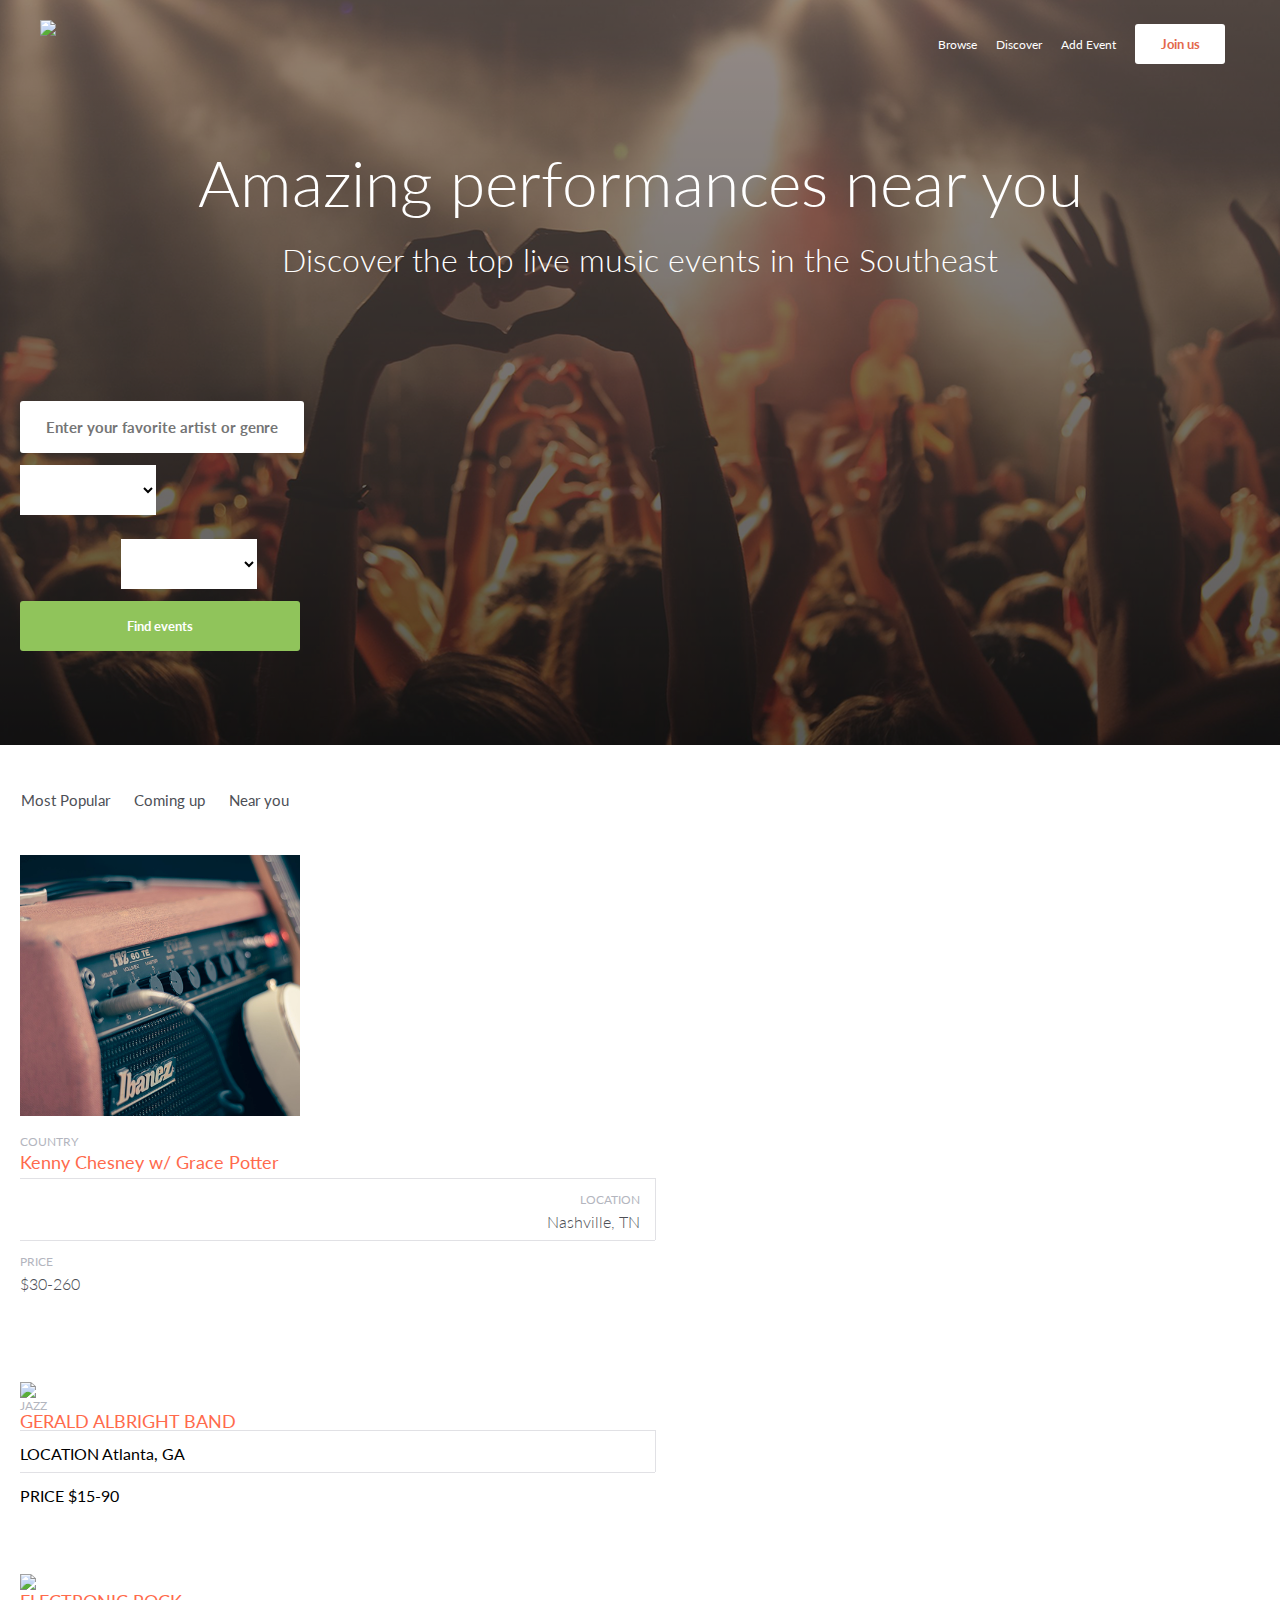
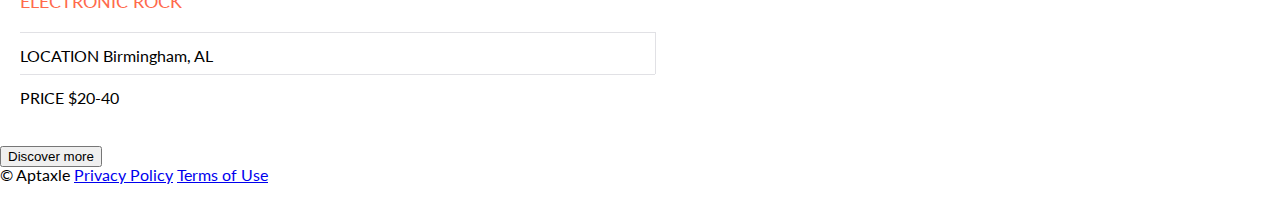
==== index.html @ 598d62c4 "html frame with some media queries" ====
<!DOCTYPE HTML>
<html>
    <head>
        <!-- Meta Data -->
        <meta name="viewport" content="width=device-width, initial-scale=1.0">

        <!-- Styling -->
        <link rel="stylesheet" type="text/css" href="css/meyerwebReset.css">
        <link rel="stylesheet" type="text/css" href="css/main.css">
        <link rel="stylesheet" type="text/css" href="css/media.css">

    </head>
    <body>
        <nav>
            <img src="img/logo.png">
            <ul>
                <a href="#" class="hidden"><li>Browse</li></a>
                <a href="#" class="hidden"><li>Discover</li></a>
                <a href="#" class=""><li>Add Event</li></a>
                <a href="#"><li class="joinUs">Join us</li></a>
            </ul>
        </nav>
        <div id=hero>
            <h1>Amazing performances near you</h1>
            <h3>Discover the top live music events in the Southeast</h3>
            <form>
                <input id="search" type="text" placeholder="Enter your favorite artist or genre">
                <select id="people">
                    <option value="" default disabled>Location</option>
                </select>
                <select id="budget">
                    <option value="" default disabled>Location</option>                        
                </select>
                <input id="findEvent" type="submit" value="Find events">
            </form>
            <div class="mask"></div>
        </div>
        <div id=content>
            <ul>
                <a href="#"><li>Most Popular</li></a>
                <a href="#"><li>Coming up</li></a>
                <a href="#"><li>Near you</li></a>
            </ul>
            <div id="events">
                <div id="event1" class="eventBox">
                    <div class="thumb"></div>
                    <div class="contentBox">
                        <h5>COUNTRY</h5>
                        <h4>Kenny Chesney w/ Grace Potter</h4>
                        <div class="local">
                            <h5>LOCATION</h5>
                            <span class="fieldData">Nashville, TN</span>
                        </div>
                        <div class="price">
                            <h5>PRICE</h5>
                            <span class="fieldData">$30-260</span>
                        </div>
                    </div>
                </div>
                <div id="event2" class="eventBox">
                    <img src="#">
                    <h5>JAZZ</h5>
                    <h4>GERALD ALBRIGHT BAND</h4>
                    <div class="local">
                        LOCATION
                        Atlanta, GA
                    </div>
                    <div class="price">
                        PRICE
                        $15-90
                    </div>
                </div>
                <div id="event3" class="eventBox">
                    <img src="#">
                    <h4>ELECTRONIC ROCK</h4>
                    <h3>The Rock Church</h3>
                    <div class="local">
                        LOCATION
                        Birmingham, AL
                    </div>
                    <div class="price">
                        PRICE
                        $20-40
                    </div>
                </div>
                <button id="discover">Discover more</button>
            </div>
        </div>
        <footer>
            <div id="footerLinks">
                &copy; Aptaxle
                <a href="#">Privacy Policy</a>
                <a href="#">Terms of Use</a>
            </div>
            <div id="social">
                <a href=""><img src=""></a>
                <a href=""><img src=""></a>
                <a href=""><img src=""></a>
            </div>
        </footer>
    </body>
</html>
---- css/meyerwebReset.css ----
/* http://meyerweb.com/eric/tools/css/reset/ 
   v2.0 | 20110126
   License: none (public domain)
*/

html, body, div, span, applet, object, iframe,
h1, h2, h3, h4, h5, h6, p, blockquote, pre,
a, abbr, acronym, address, big, cite, code,
del, dfn, em, img, ins, kbd, q, s, samp,
small, strike, strong, sub, sup, tt, var,
b, u, i, center,
dl, dt, dd, ol, ul, li,
fieldset, form, label, legend,
table, caption, tbody, tfoot, thead, tr, th, td,
article, aside, canvas, details, embed, 
figure, figcaption, footer, header, hgroup, 
menu, nav, output, ruby, section, summary,
time, mark, audio, video {
	margin: 0;
	padding: 0;
	border: 0;
	font-size: 100%;
	font: inherit;
	vertical-align: baseline;
}
/* HTML5 display-role reset for older browsers */
article, aside, details, figcaption, figure, 
footer, header, hgroup, menu, nav, section {
	display: block;
}
body {
	line-height: 1;
}
ol, ul {
	list-style: none;
}
blockquote, q {
	quotes: none;
}
blockquote:before, blockquote:after,
q:before, q:after {
	content: '';
	content: none;
}
table {
	border-collapse: collapse;
	border-spacing: 0;
}
---- css/main.css ----
@font-face{
    font-family: LatoBold;
    src: url(fonts/Lato-Bold.ttf);
}
@font-face{
    font-family: LatoRegular;
    src: url(fonts/Lato-Regular.ttf);
}
@font-face{
    font-family: LatoLight;
    src: url(fonts/Lato-Light.ttf);
}

h1{
    font-family: "LatoLight", sans-serif;
    font-size: 42px;
    color: rgba(255,255,255,1);
}
h3{
    font-family: "LatoLight", sans-serif;
    font-size: 22px;
    color: rgba(255,255,255,1);
}
h4{
    font-family: "LatoRegular";
    font-size: 18px;
    color: rgba(277,106,76,1);
}
h5{
    font-size: 12px;
    font-family: 'LatoRegular';
    color: rgba(179,181,190,1);
}
body{
    font-family: "LatoRegular", sans-serif;
    overflow-x: none;
}
.hidden{
    display: none;
}
nav{
    position: absolute;
    left: 21px;
    width: 280px;
    top: 20px;
    z-index: 10;
}
nav ul{
    float: right;
}
nav ul li{
    margin-right: 15px;
}

.joinUs{
    width: 90px;
    height: 40px;
    background-color: RGBA(255,255,255,1);
    border-radius: 3px;
    font-size: 13px;
    font-family: 'LatoBold';
    color: RGBA(227,105,76,1);
    text-align: center;
    line-height: 40px;
}



ul li{
 list-style-type: none;
 position: relative;
 display: inline-block;
 line-height: 50px;
 font-size: 12px;
 color: white;
}
#hero{
    position: relative;
    display: block;
    background-image: url('../img/hero.png');
    height: 642px;
    background-position: left -430px top -203px;
}
#hero h1{
    position: absolute;
    text-align: center;
    top: 132px;
    width: 100%;
    z-index: 2;
    line-height: 46px;
}
#hero h3{
    position: absolute;
    text-align: center;
    top: 297px;
    width: 100%;
    z-index: 2;
    line-height: 32px;
}
#hero .mask{
    display: block;
    position: absolute;
    top: 0;
    right: 0;
    bottom: 0;
    left: 0;
    opacity: 0.65;
    background: #5C4E48;
    background-image: linear-gradient(0deg, #000000 0%, rgba(0,0,0,0.00) 100%);

}
form{
    display: block;
    position: absolute;
    top: 401px;
    left: 20px;
    right: 20px;
    z-index: 2;
}

#search{
    position: relative;
    display: block;
    font-size: 15px;
    color: rgba(155,157,160,1);
    font-family: 'LatoBold';
    height: 50px;
    line-height: 50px;
    width: 280px;
    border-radius: 3px;
    z-index: 2;
    margin: 0 auto;
    border: none;
    text-align: center;
}
#people{
    float: left;
}
#budget{
    float: right;
}
#people, #budget{
    width: 136px;
    margin: 12px 0;
    height: 50px;
    display: inline-block;
    background-color: rgba(255,255,255,1);
    border: none;

}
#findEvent{
    position: relative;
    display: block;
    width: 280px;
    font-family: 'LatoBold';
    color: rgba(255,255,255,1);
    background-color: rgba(144,196,91,1);
    height: 50px;
    border-radius: 3px;
    z-index: 2;
    margin: 0 auto;
    border: none;
    text-align: center;
    
}
#content ul{
    margin-left: 21px;
    margin-top: 30px;
}
#content ul li{
    color: rgba(77,79,86,1);
    font-size: 15px;
    padding-right: 20px;
    display: inline-block;
}
.thumb{
    width: 280px;
    display: block;
    background-image: url('../img/chesney.png');
    background-position: left -63px top 0px;
    background-size: 427px 261px; 
    height: 261px;
}
.eventBox{
    padding: 30px 20px;
}
.contentBox{
    padding: 20px 0
}
.contentBox h4{
    padding: 5px 0 7px 0;
}

.local{
    border-top: 1px solid rgba(179,181,190,.4);
    border-right: 1px solid rgba(179,181,190,.4);
    width:50%;
    display: inline-block;
    padding: 15px 15px 10px 0;
}
.local h5{
    text-align: right;
    padding-bottom: 8px;
}
.fieldData{
    display: block;
    font-family: 'LatoLight';
    font-size: 16px;
    color: rgba(77,79,86,1);
}
.local .fieldData{
    text-align: right;
}
.price{
    border-top: 1px solid rgba(179,181,190,.4);
    width:50%;
    display: inline-block;
    padding: 15px 15px 10px 0;
}
.price h5{
    padding-bottom: 8px;
}
---- css/media.css ----
/* iphone 5 Media Query */
/* -- main css */

/* tablet Media Query */
@media screen and (max-width: 768px) and (min-width: 321px) {
    nav{
        left: 40px;
        right: 40px;
        max-width: 688px;
        width: 100%;
    }
    #hero h1{
        top: 160px;
    }
    #hero h3{
        top: 221px;
        font-size: 22px;
    }
    #search{
        width: 580px;
    }
    form{
        top: 300px;
    }
    #people, #budget, #findEvent{
        width: 30%;
        display: inline-block;
    }
    .hidden{
        display: inline-block;
    }
    #hero{
        height: 550px;   
        background-position: left -280px top -295px
    }

}

/* desktop Media Query */
@media screen and (max-width: 1280px) and (min-width: 769px) {
    nav{
        left: 40px;
        right: 40px;
        max-width: 1200px;
        width: 100%;
    }
    #hero h1{
        top: 160px;
        font-size: 64px;
    }
    #hero h3{
        top: 244px;
        font-size: 32px;
    }
    #hero{
        height: 745px;   
        background-position: top -100px left 0px;   
    }
    .hidden{
        display: inline-block;
    }
    form{
        width: 237px;
        margin: o auto;
        display: block;
    }
}
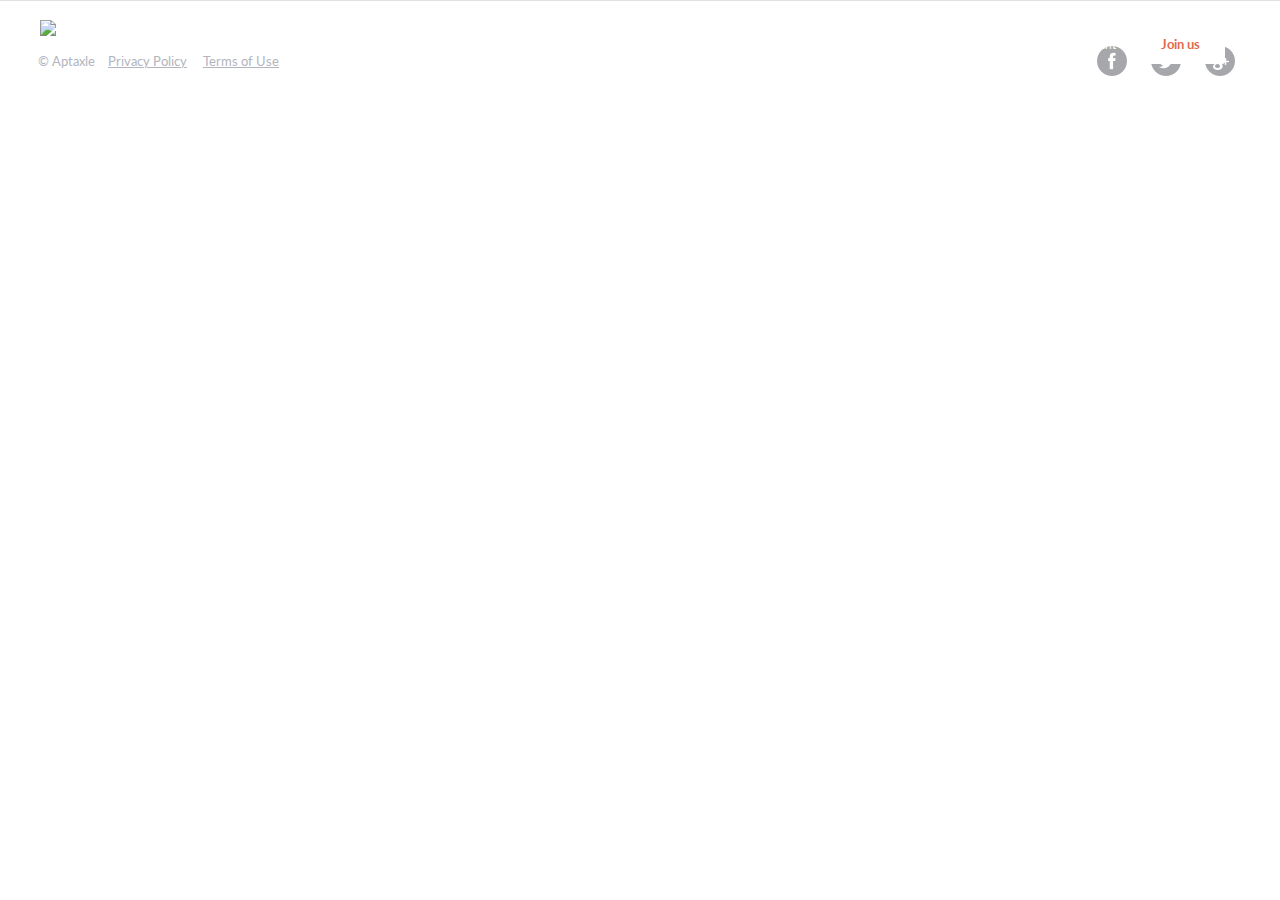
==== commit ea52385f: "finished queries" ====
--- a/index.html
+++ b/index.html
@@ -1,5 +1,5 @@
 <!DOCTYPE HTML>
-<html>
+<html ng-app="eventManager">
     <head>
         <!-- Meta Data -->
         <meta name="viewport" content="width=device-width, initial-scale=1.0">
@@ -8,6 +8,14 @@
         <link rel="stylesheet" type="text/css" href="css/meyerwebReset.css">
         <link rel="stylesheet" type="text/css" href="css/main.css">
         <link rel="stylesheet" type="text/css" href="css/media.css">
+        
+        <!-- Library Scripts -->
+        <script src="https://cdnjs.cloudflare.com/ajax/libs/angular.js/1.6.5/angular.min.js"></script>
+        <script src="https://cdnjs.cloudflare.com/ajax/libs/angular.js/1.6.5/angular-route.min.js"></script>
+        <script src="js/app.js"></script>
+        
+        <!-- Controllers -->
+        <script src="js/controllers/main.js"></script>
 
     </head>
     <body>
@@ -20,82 +28,19 @@
                 <a href="#"><li class="joinUs">Join us</li></a>
             </ul>
         </nav>
-        <div id=hero>
-            <h1>Amazing performances near you</h1>
-            <h3>Discover the top live music events in the Southeast</h3>
-            <form>
-                <input id="search" type="text" placeholder="Enter your favorite artist or genre">
-                <select id="people">
-                    <option value="" default disabled>Location</option>
-                </select>
-                <select id="budget">
-                    <option value="" default disabled>Location</option>                        
-                </select>
-                <input id="findEvent" type="submit" value="Find events">
-            </form>
-            <div class="mask"></div>
-        </div>
-        <div id=content>
-            <ul>
-                <a href="#"><li>Most Popular</li></a>
-                <a href="#"><li>Coming up</li></a>
-                <a href="#"><li>Near you</li></a>
-            </ul>
-            <div id="events">
-                <div id="event1" class="eventBox">
-                    <div class="thumb"></div>
-                    <div class="contentBox">
-                        <h5>COUNTRY</h5>
-                        <h4>Kenny Chesney w/ Grace Potter</h4>
-                        <div class="local">
-                            <h5>LOCATION</h5>
-                            <span class="fieldData">Nashville, TN</span>
-                        </div>
-                        <div class="price">
-                            <h5>PRICE</h5>
-                            <span class="fieldData">$30-260</span>
-                        </div>
-                    </div>
-                </div>
-                <div id="event2" class="eventBox">
-                    <img src="#">
-                    <h5>JAZZ</h5>
-                    <h4>GERALD ALBRIGHT BAND</h4>
-                    <div class="local">
-                        LOCATION
-                        Atlanta, GA
-                    </div>
-                    <div class="price">
-                        PRICE
-                        $15-90
-                    </div>
-                </div>
-                <div id="event3" class="eventBox">
-                    <img src="#">
-                    <h4>ELECTRONIC ROCK</h4>
-                    <h3>The Rock Church</h3>
-                    <div class="local">
-                        LOCATION
-                        Birmingham, AL
-                    </div>
-                    <div class="price">
-                        PRICE
-                        $20-40
-                    </div>
-                </div>
-                <button id="discover">Discover more</button>
+        <ng-view></ng-view>
+        <footer>
+            <div id="social">
+                <a href="#"><img src="img/Facebook.png"></a>
+                <a href="#"><img src="img/Twitter.png"></a>
+                <a href="#"><img src="img/Google Plus.png"></a>
             </div>
-        </div>
-        <footer>
             <div id="footerLinks">
-                &copy; Aptaxle
-                <a href="#">Privacy Policy</a>
-                <a href="#">Terms of Use</a>
-            </div>
-            <div id="social">
-                <a href=""><img src=""></a>
-                <a href=""><img src=""></a>
-                <a href=""><img src=""></a>
+                <ul>
+                    <li>&copy; Aptaxle</li>
+                    <li><a href="#">Privacy Policy</a></li>
+                    <li><a href="#">Terms of Use</a></li>                                        
+                </ul>
             </div>
         </footer>
     </body>
--- a/css/main.css
+++ b/css/main.css
@@ -113,8 +113,10 @@
     display: block;
     position: absolute;
     top: 401px;
-    left: 20px;
-    right: 20px;
+    left: 0;
+    right: 0;
+    width: 280px;
+    margin: auto;
     z-index: 2;
 }
 
@@ -123,18 +125,29 @@
     display: block;
     font-size: 15px;
     color: rgba(155,157,160,1);
-    font-family: 'LatoBold';
+    font-family: 'LatoRegular';
     height: 50px;
     line-height: 50px;
-    width: 280px;
+    width: 100%;
     border-radius: 3px;
     z-index: 2;
     margin: 0 auto;
     border: none;
-    text-align: center;
+    padding-left: 20px;
 }
 #people{
     float: left;
+}
+.customDrop{
+    background-image: url('../img/Arrow.png');
+    background-position: right 20px center;
+    background-size:
+        12.05px 6.08px;
+    background-repeat: no-repeat;
+    padding-left: 20px;
+    font-size: 15px;
+    color: rgba(155,157,160,1);
+    font-family: 'LatoRegular';
 }
 #budget{
     float: right;
@@ -174,16 +187,12 @@
     display: inline-block;
 }
 .thumb{
-    width: 280px;
-    display: block;
-    background-image: url('../img/chesney.png');
-    background-position: left -63px top 0px;
-    background-size: 427px 261px; 
+    display: block;
+    /* background-position: left -63px top 0px;
+    background-size: 427px 261px;  */
     height: 261px;
 }
-.eventBox{
-    padding: 30px 20px;
-}
+
 .contentBox{
     padding: 20px 0
 }
@@ -191,32 +200,75 @@
     padding: 5px 0 7px 0;
 }
 
-.local{
+table{
+    width: 100%;
+}
+table tr:first-child td{
     border-top: 1px solid rgba(179,181,190,.4);
+    padding: 15px 15px 0px 15px;
+    font-size: 12px;
+    color: rgba(179,181,190,1);
+}
+table td{
+    width: 50%;
+}
+
+table tr td:first-child{
     border-right: 1px solid rgba(179,181,190,.4);
-    width:50%;
-    display: inline-block;
-    padding: 15px 15px 10px 0;
-}
-.local h5{
-    text-align: right;
-    padding-bottom: 8px;
-}
-.fieldData{
-    display: block;
+}
+table tr:last-child td{
+    padding: 6px 15px 10px 15px;
     font-family: 'LatoLight';
     font-size: 16px;
     color: rgba(77,79,86,1);
 }
-.local .fieldData{
+
+.text-right{
     text-align: right;
 }
-.price{
-    border-top: 1px solid rgba(179,181,190,.4);
-    width:50%;
-    display: inline-block;
-    padding: 15px 15px 10px 0;
-}
-.price h5{
-    padding-bottom: 8px;
-}
+#discover{
+    position: relative;
+    display: block;
+    margin: 0 auto 50px auto;
+    width: 188px;
+    height: 50px;
+    font-size: 15px;
+    font-family: 'LatoBold';
+    background-color: rgba(255,255,255,1);
+    border: 1px solid #B3B5BE;
+    border-radius: 3px;
+    color: rgba(144,196,91,1);
+}
+footer{
+    border-top: 1px solid rgba(179,181,190,0.40);
+    padding: 35px;
+}
+#footerLinks{
+    text-align: center;
+}
+footer li, footer li a{
+    color: rgba(179,181,190,1);
+    font-size: 13px;
+    padding: 0 3px;
+}
+#social {
+    position: relative;
+    display: block;
+    margin: 0 auto;
+    text-align: center;
+}
+#social img{
+    margin: 10px 10px;
+}
+#events{
+    position: relative;
+    display: block;
+    width: 100%;
+    padding: 30px 20px;
+}
+html {
+    box-sizing: border-box;
+  }
+  *, *:before, *:after {
+    box-sizing: inherit;
+  }--- a/css/media.css
+++ b/css/media.css
@@ -16,14 +16,13 @@
         top: 221px;
         font-size: 22px;
     }
-    #search{
+    form{
+        top: 300px;
         width: 580px;
     }
-    form{
-        top: 300px;
-    }
     #people, #budget, #findEvent{
-        width: 30%;
+        width: 32%;
+        float: none;
         display: inline-block;
     }
     .hidden{
@@ -33,11 +32,49 @@
         height: 550px;   
         background-position: left -280px top -295px
     }
+    #social{
+        display: inline-block;
+        float: right;
+    }
+    #footerLinks{
+        display: inline-block;
+        text-align: left;
+    }
+    .eventBox:not(:first-child){
+        display: inline-block;
+        width: 50%;
+    }
+    .eventBox:first-child .thumb{
+        width: 688px;
+        height: 320px;
+    }
+    .eventBox:not(:first-child){
+        width:325px;
+    }
+    .eventBox:not(:first-child):nth-child(even){
+        float: left;
+    }
+    .eventBox:not(:first-child):nth-child(even){
+        float: right;
+    }
+    #budget{
+        margin-right: 1.25%;
+        margin-left: 1.25%;
+    }
+    h4{
+        font-size: 20px;
+    }
 
+    #events{
+        padding: 30px 40px;
+    }
+    #content ul{
+        margin-left: 40px;
+    }
 }
 
 /* desktop Media Query */
-@media screen and (max-width: 1280px) and (min-width: 769px) {
+@media screen and (min-width: 769px) {
     nav{
         left: 40px;
         right: 40px;
@@ -60,9 +97,52 @@
         display: inline-block;
     }
     form{
-        width: 237px;
-        margin: o auto;
-        display: block;
+        width: 580px;
     }
+    form{
+        top: 345px;
+        width: 580px;
+    }
+    #people, #budget, #findEvent{
+        width: 32%;
+        float: none;
+        display: inline-block;
+    }
+    #social{
+        display: inline-block;
+        float: right;
+    }
+    #footerLinks{
+        display: inline-block;
+        text-align: left;
+    }
+
+    .eventBox{
+        display: inline-block;
+        width:32%;
+    }
+    .eventBox:nth-child(3n + 2){
+        margin: 2%;
+    }
+    #budget{
+        margin-right: 1.25%;
+        margin-left: 1.25%;
+    }
+    h4{
+        font-size: 20px;
+    }
+    #events{
+        padding: 30px 84px;
+    }
+    #content ul{
+        margin-left: 84px;
+    }
+    .contentBox h4{
+        padding: 5px 0 17px 0;
+    }
+    table tr:last-child td{
+        font-size: 18px;
+    }
+
 }
 
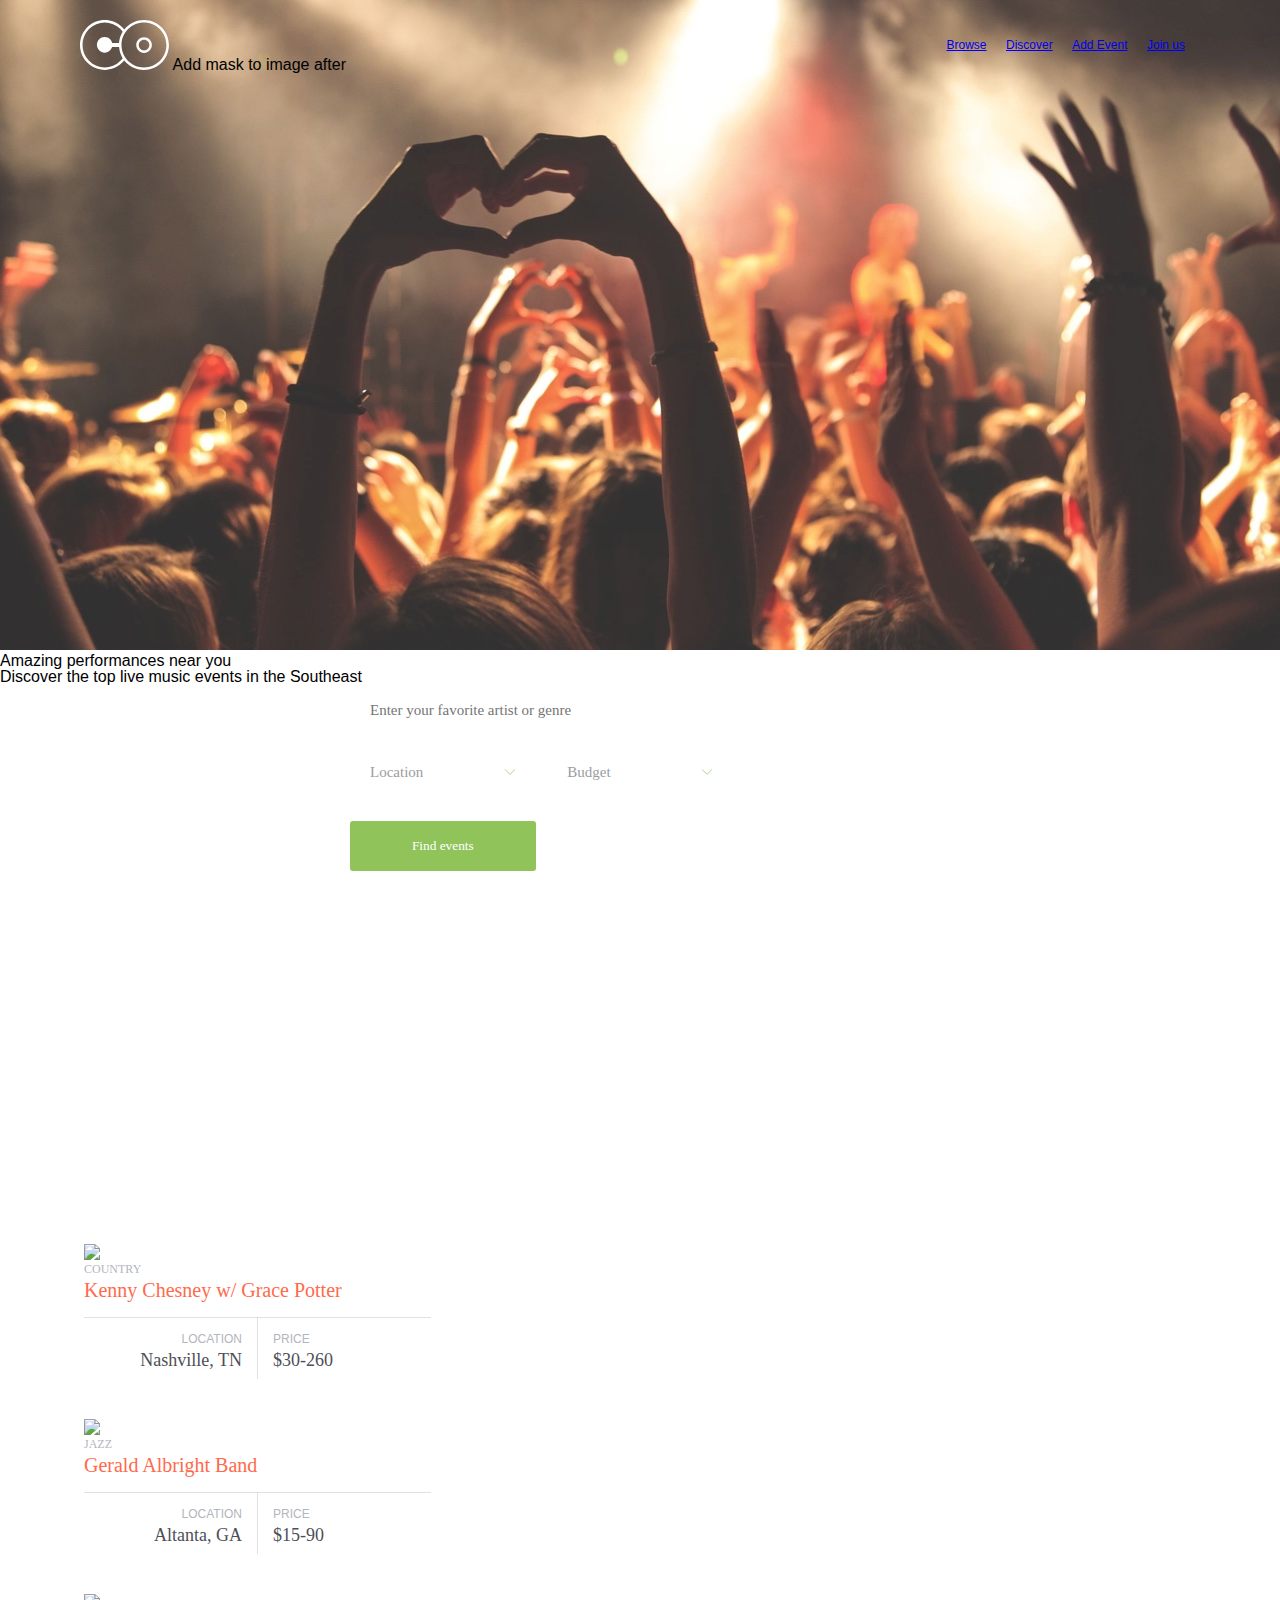
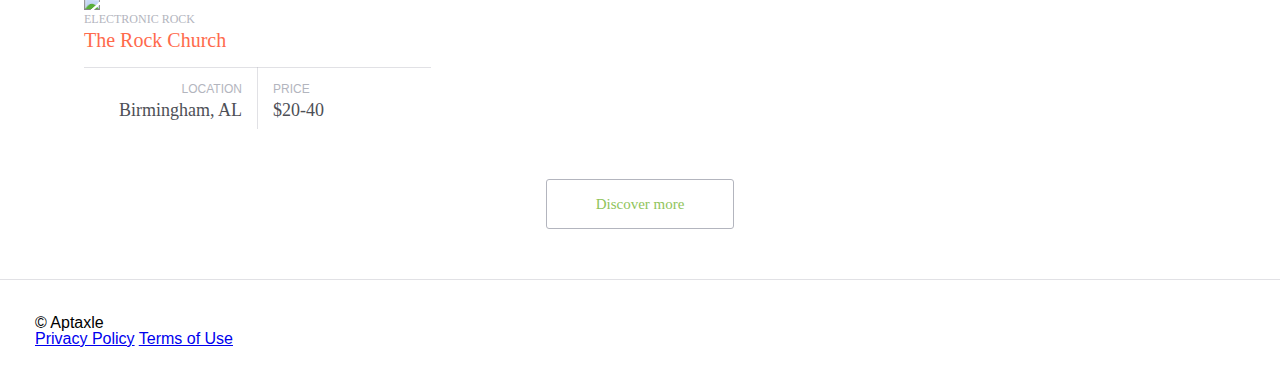
==== commit 462a3674: "Fixed fonts and added meta data" ====
--- a/index.html
+++ b/index.html
@@ -1,45 +1,208 @@
 <!DOCTYPE HTML>
-<html ng-app="eventManager">
+<html>
     <head>
         <!-- Meta Data -->
+        <meta charset="UTF-8">
         <meta name="viewport" content="width=device-width, initial-scale=1.0">
-
+        <meta name="description" content="Discover the top live music events in the Southeast">
+        <meta name="author" content="Brandon Smith">
+        <!-- Facebook and Google+ Meta Tags -->
+        <meta property="og:title" content="Aptaxle Events">
+        <meta property="og:image" content="/img/hero.jpg">
+        <meta property="og:description" content="Discover the top live music events in the Southeast">
+        <!-- Twitter Meta Tags -->
+        <meta name="twitter:title" content="Aptaxle Events">
+        <meta name="twitter:description" content="Discover the top live music events in the Southeast">
+        <meta name="twitter:image" content="/img/hero.jpg">
+        <!-- Page Title -->
+        <title>Aptaxle Events</title>
+        
         <!-- Styling -->
-        <link rel="stylesheet" type="text/css" href="css/meyerwebReset.css">
-        <link rel="stylesheet" type="text/css" href="css/main.css">
-        <link rel="stylesheet" type="text/css" href="css/media.css">
-        
-        <!-- Library Scripts -->
-        <script src="https://cdnjs.cloudflare.com/ajax/libs/angular.js/1.6.5/angular.min.js"></script>
-        <script src="https://cdnjs.cloudflare.com/ajax/libs/angular.js/1.6.5/angular-route.min.js"></script>
-        <script src="js/app.js"></script>
-        
-        <!-- Controllers -->
-        <script src="js/controllers/main.js"></script>
-
+        <linke rel="stylesheet" href="https://maxcdn.bootstrapcdn.com/font-awesome/4.7.0/css/font-awesome.min.css">
+        <link rel="stylesheet" href="/css/main.css">
     </head>
-    <body>
-        <nav>
-            <img src="img/logo.png">
+    <body role="document">
+        <nav role="navigation">
+            <img src="/img/logo.svg" alt="Aptaxle Logo">                         Add mask to image after
             <ul>
-                <a href="#" class="hidden"><li>Browse</li></a>
-                <a href="#" class="hidden"><li>Discover</li></a>
-                <a href="#" class=""><li>Add Event</li></a>
-                <a href="#"><li class="joinUs">Join us</li></a>
+                <li><a href="#">Browse</a></li>
+                <li><a href="#">Discover</a></li>
+                <li><a href="#">Add Event</a></li>
+                <li class="btn"><a href="#">Join us</a></li>
             </ul>
         </nav>
-        <ng-view></ng-view>
-        <footer>
+        
+        <section class="mod-hero" role="main">
+            <img src="/img/hero.jpg" scrset="" size="" alt="Concert Crowd">
+            <div class="hero-container">
+                <p class="hero-headline">Amazing performances near you</p>
+                <p class="hero-subtext">Discover the top live music events in the Southeast</p>
+                <form>
+                    <input id="search" type="text" placeholder="Enter your favorite artist or genre">
+                    <select id="people" class="customDrop">
+                        <option value="" default>Location</option>
+                    </select>
+                    <select id="budget" class="customDrop">
+                        <option value="" default>Budget</option>                        
+                    </select>
+                    <input id="findEvent" type="submit" value="Find events">
+                </form>
+            </div>
+        </section>
+
+        <section>
+            <ul>
+                <li>Most Popular</li>
+                <li>Coming up</li>
+                <li>Near you</li>
+            </ul>
+            <div id="events">
+                <div id="event{{event.id}}" class="eventBox" ng-repeat="event in events">
+                    <div class="aspect">
+                        <div class="thumb" ng-style="event.currentMedia"></div>
+                    </div>
+                    <div class="contentBox">
+                            <!-- mobile:{
+                                width: 427,
+                                height: 261,
+                                top: 0,
+                                left: -84,
+                            },
+                            tablet:{
+                                width: 713,
+                                height: 436,
+                                top: -11,
+                                left: -18,
+                            },
+                            tabDesk:{
+                                width: 713,
+                                height: 436,
+                                top: -11,
+                                left: -18,
+                            },
+                            desktop:{
+                                width: 427,
+                                height: 261,
+                                top: 0,
+                                left: -84,
+                            } -->
+                        
+                        
+                        
+                        <img src="/img/chesney.png" srcset="" size="">
+                        <h5>COUNTRY</h5>
+                        <h4>Kenny Chesney w/ Grace Potter</h4>
+                        
+                        <!-- Change to detail list -->
+                        <table>
+                            <tr>
+                                <td class="text-right">LOCATION</td>
+                                <td>PRICE</td>
+                            </tr>
+                            <tr>
+                                <td class="text-right">Nashville, TN</td>
+                                <td>$30-260</td>
+                            </tr>
+                        </table>
+                    </div>
+
+                    <div class="contentBox">
+                            <!-- media: {
+                                mobile:{
+                                    width: 430,
+                                    height: 263,
+                                    top: 0,
+                                    left: 0,
+                                },
+                                tablet:{
+                                    width: 430,
+                                    height: 263,
+                                    top: 0,
+                                    left: 0,
+                                },
+                                tabDesk:{
+                                    width: 713,
+                                    height: 436,
+                                    top: -11,
+                                    left: -18,
+                                },
+                                desktop:{
+                                    width: 430,
+                                    height: 263,
+                                    top: 0,
+                                    left: 0,
+                                } -->
+                        <img src="/img/chesney.png" srcset="" size="">                            
+                        <h5>JAZZ</h5>
+                        <h4>Gerald Albright Band</h4>
+                        <table>
+                            <tr>
+                                <td class="text-right">LOCATION</td>
+                                <td>PRICE</td>
+                            </tr>
+                            <tr>
+                                <td class="text-right">Altanta, GA</td>
+                                <td>$15-90</td>
+                            </tr>
+                        </table>
+                    </div>
+                    <div class="contentBox">
+                            <!-- media: {
+                                mobile:{
+                                    width: 408,
+                                    height: 281,
+                                    top: -21,
+                                    left: -60,
+                                },
+                                tablet:{
+                                    width: 408,
+                                    height: 281,
+                                    top: -19,
+                                    left: -60,
+                                },
+                                tabDesk:{
+                                    width: 760,
+                                    height: 345,
+                                    top: -25,
+                                    left: -11,
+                                },
+                                desktop:{
+                                    width: 408,
+                                    height: 281,
+                                    top: -19,
+                                    left: -60,
+                                }
+                            }
+                        }, -->
+                
+            <img src="/img/keyboard.png" srcset="" size="">                            
+                        <h5>ELECTRONIC ROCK</h5>
+                        <h4>The Rock Church</h4>
+                        <table>
+                            <tr>
+                                <td class="text-right">LOCATION</td>
+                                <td>PRICE</td>
+                            </tr>
+                            <tr>
+                                <td class="text-right">Birmingham, AL</td>
+                                <td>$20-40</td>
+                            </tr>
+                        </table>
+                    </div>
+                </div>
+            </div>
+            <button id="discover">Discover more</button>
+        </div>
+        <footer role="contentinfo">
             <div id="social">
-                <a href="#"><img src="img/Facebook.png"></a>
-                <a href="#"><img src="img/Twitter.png"></a>
-                <a href="#"><img src="img/Google Plus.png"></a>
+                <a href="#"><i class="bt-social fa fa-facebook" aria-hidden="true"></i></a>
+                <a href="#"><i class="bt-social fa fa-twitter" aria-hidden="true"></i></a>
+                <a href="#"><i class="bt-social fa fa-google-plus" aria-hidden="true"></i></a>
             </div>
             <div id="footerLinks">
-                <ul>
-                    <li>&copy; Aptaxle</li>
-                    <li><a href="#">Privacy Policy</a></li>
-                    <li><a href="#">Terms of Use</a></li>                                        
+                <p>&copy; Aptaxle</p>
+                    <a href="#">Privacy Policy</a>
+                    <a href="#">Terms of Use</a>                                        
                 </ul>
             </div>
         </footer>
--- a/css/main.css
+++ b/css/main.css
@@ -1,14 +1,87 @@
+/* Styleing Table of Contents*/
+
+
+
+
+/* CSS Reset */
+/* http://meyerweb.com/eric/tools/css/reset/ 
+   v2.0 | 20110126
+   License: none (public domain)
+*/
+
+html, body, div, span, applet, object, iframe,
+h1, h2, h3, h4, h5, h6, p, blockquote, pre,
+a, abbr, acronym, address, big, cite, code,
+del, dfn, em, img, ins, kbd, q, s, samp,
+small, strike, strong, sub, sup, tt, var,
+b, u, i, center,
+dl, dt, dd, ol, ul, li,
+fieldset, form, label, legend,
+table, caption, tbody, tfoot, thead, tr, th, td,
+article, aside, canvas, details, embed, 
+figure, figcaption, footer, header, hgroup, 
+menu, nav, output, ruby, section, summary,
+time, mark, audio, video {
+	margin: 0;
+	padding: 0;
+	border: 0;
+	font-size: 100%;
+	font: inherit;
+	vertical-align: baseline;
+}
+/* HTML5 display-role reset for older browsers */
+article, aside, details, figcaption, figure, 
+footer, header, hgroup, menu, nav, section {
+	display: block;
+}
+body {
+	line-height: 1;
+}
+ol, ul {
+	list-style: none;
+}
+blockquote, q {
+	quotes: none;
+}
+blockquote:before, blockquote:after,
+q:before, q:after {
+	content: '';
+	content: none;
+}
+table {
+	border-collapse: collapse;
+	border-spacing: 0;
+}
+
+
+/* Begining of Custom CSS */
+@font-face {
+    font-family: 'Lato';
+    font-weight: 300;
+    src: 
+        url('/fonts/Lato-Light.woff2') format('woff2'), 
+        url('/fonts/Lato-Light.woff') format('woff'),
+        url('/fonts/Lato-Light.ttf') format('truetype'),
+        url('/fonts/Lato-Light.eot') format('embedded-opentype');
+}
+
 @font-face{
-    font-family: LatoBold;
-    src: url(fonts/Lato-Bold.ttf);
+    font-family: 'Lato';
+    font-weight: 400;
+    src: 
+        url('/fonts/Lato-Regular.woff2') format('woff2'), 
+        url('/fonts/Lato-Regular.woff') format('woff'),
+        url('/fonts/Lato-Regular.ttf') format('truetype'),
+        url('/fonts/Lato-Regular.eot') format('embedded-opentype');
 }
 @font-face{
-    font-family: LatoRegular;
-    src: url(fonts/Lato-Regular.ttf);
-}
-@font-face{
-    font-family: LatoLight;
-    src: url(fonts/Lato-Light.ttf);
+    font-family: 'Lato';
+    font-weight: 700;
+    src: 
+        url('/fonts/Lato-Bold.woff2') format('woff2'), 
+        url('/fonts/Lato-Bold.woff') format('woff'),
+        url('/fonts/Lato-Bold.ttf') format('truetype'),
+        url('/fonts/Lato-Bold.eot') format('embedded-opentype');
 }
 
 h1{
@@ -34,14 +107,17 @@
 body{
     font-family: "LatoRegular", sans-serif;
     overflow-x: none;
+    max-width: 1280px;
+    margin: 0 auto;
 }
 .hidden{
     display: none;
 }
 nav{
     position: absolute;
-    left: 21px;
-    width: 280px;
+    left: 0;
+    right: 0;
+    padding: 0 20px;
     top: 20px;
     z-index: 10;
 }
@@ -64,8 +140,6 @@
     line-height: 40px;
 }
 
-
-
 ul li{
  list-style-type: none;
  position: relative;
@@ -81,19 +155,23 @@
     height: 642px;
     background-position: left -430px top -203px;
 }
-#hero h1{
-    position: absolute;
+#heroText{
+    position: relative;
+    top: 132px;    
+}
+#heroText h1{
+    position: relative;
     text-align: center;
-    top: 132px;
     width: 100%;
     z-index: 2;
+    padding: 0 20px;
     line-height: 46px;
 }
-#hero h3{
-    position: absolute;
+#heroText h3{
+    position: relative;
     text-align: center;
-    top: 297px;
     width: 100%;
+    padding: 25px 20px;
     z-index: 2;
     line-height: 32px;
 }
@@ -111,11 +189,13 @@
 }
 form{
     display: block;
-    position: absolute;
-    top: 401px;
-    left: 0;
-    right: 0;
-    width: 280px;
+    position: relative;
+    /* top: 401px; */
+    /* left: 0;
+    right: 0; */
+    margin-top: 50px;
+    max-width: 280px;
+    width: 100%;
     margin: auto;
     z-index: 2;
 }
@@ -139,7 +219,7 @@
     float: left;
 }
 .customDrop{
-    background-image: url('../img/Arrow.png');
+    background-image: url('../img/arrow.svg');
     background-position: right 20px center;
     background-size:
         12.05px 6.08px;
@@ -149,6 +229,14 @@
     color: rgba(155,157,160,1);
     font-family: 'LatoRegular';
 }
+select {
+    -moz-appearance: none;
+    -webkit-appearance:none;
+}
+select::-ms-expand {
+    display: none;
+}
+
 #budget{
     float: right;
 }
@@ -171,7 +259,7 @@
     height: 50px;
     border-radius: 3px;
     z-index: 2;
-    margin: 0 auto;
+    margin: 12px auto;
     border: none;
     text-align: center;
     
@@ -185,11 +273,10 @@
     font-size: 15px;
     padding-right: 20px;
     display: inline-block;
+    cursor: pointer;
 }
 .thumb{
     display: block;
-    /* background-position: left -63px top 0px;
-    background-size: 427px 261px;  */
     height: 261px;
 }
 
@@ -271,4 +358,266 @@
   }
   *, *:before, *:after {
     box-sizing: inherit;
-  }+  }
+.eventBox{
+    vertical-align: top;
+    max-width: 347px;
+    width: 100%;
+    margin: 0 auto;
+}
+ .active:after {
+    background: none repeat scroll 0 0 rgba(144,196,91,1);
+    bottom: 10px;
+    content: "";
+    display: block;
+    height: 3px;
+    position: relative;
+    width: 35px;
+}
+
+/* iphone 5 Media Query */
+/* -- main css */
+
+/* Intermediate Media Query */
+
+/* tablet Media Query */
+
+@media screen and (max-width: 768px) and (min-width: 501px) {
+    nav{
+        padding: 0 40px;
+        width: 100%;
+    }
+    #heroText{
+        top: 160px;
+    }
+    #heroText h1{
+        padding: 0 40px;
+    }
+    #hero h3{
+        font-size: 22px;
+        padding: 15px 40px 50px;
+    }
+    form{
+        max-width: 580px;
+        width: 90%;
+    }
+    #people, #budget, #findEvent{
+        width: 32%;
+        float: none;
+        display: inline-block;
+    }
+    .hidden{
+        display: inline-block;
+    }
+    #hero{
+        height: 550px;   
+        background-position: left -280px top -295px
+    }
+    #social{
+        display: inline-block;
+        float: right;
+    }
+    #footerLinks{
+        display: inline-block;
+        text-align: left;
+    }
+    .eventBox{
+        margin: none;
+        max-width: none;
+    }
+    .eventBox:not(:first-child){
+        display: inline-block;
+        max-width:325px;
+        width: 48%;
+    }
+
+    .eventBox:first-child .thumb{
+        max-width: 688px;
+        width: 100%;
+        height: 320px;
+    }
+    .thumb{
+        height: auto;
+    }
+    .eventBox:not(:first-child):nth-child(even){
+        float: left;
+    }
+    .eventBox:not(:first-child):nth-child(even){
+        float: right;
+    }
+    .eventBox:not(:first-child) .aspect{
+        position: relative;
+        padding-bottom: 82%;
+    }
+    .eventBox:not(:first-child) .thumb{
+        position: absolute;
+        top: 0;
+        right: 0;
+        bottom: 0;
+        left: 0;
+        height: none;
+    }
+
+    #budget{
+        margin-right: 1%;
+        margin-left: 1%;
+    }
+    h4{
+        font-size: 20px;
+    }
+
+    #events{
+        padding: 30px 40px;
+    }
+    #content ul{
+        margin-left: 40px;
+    }
+
+}
+
+
+@media screen and (max-width: 1130px) and (min-width: 769px) {
+    nav{
+        padding: 0 40px;
+        width: 100%;
+    }
+    #heroText{
+        top: 160px;
+    }
+    #heroText h1{
+        padding: 0 40px;
+    }
+    #hero h3{
+        font-size: 22px;
+        padding: 15px 40px 50px;
+    }
+    form{
+        max-width: 580px;
+        width: 90%;
+    }
+    #people, #budget, #findEvent{
+        width: 32%;
+        float: none;
+        display: inline-block;
+    }
+    .hidden{
+        display: inline-block;
+    }
+    #hero{
+        height: 550px;   
+        background-position: left -280px top -295px
+    }
+    #social{
+        display: inline-block;
+        float: right;
+    }
+    #footerLinks{
+        display: inline-block;
+        text-align: left;
+    }
+    .eventBox{
+        margin: none;
+        max-width: none;
+        display: block;
+        max-width:688px;
+        margin: 0 auto;
+    }
+
+    .eventBox .thumb{
+        max-width: 688px;
+        width: 100%;
+        height: 320px;
+    }
+    #budget{
+        margin-right: 1%;
+        margin-left: 1%;
+    }
+    h4{
+        font-size: 20px;
+    }
+
+    #events{
+        padding: 30px 40px;
+    }
+    #content ul{
+        margin-left: 40px;
+    }
+
+}
+
+
+/* desktop Media Query */
+@media screen and (min-width: 1131px) {
+    nav{
+        padding: 0 40px;
+        max-width: 1200px;
+        width: 100%;
+        margin: 0 auto;
+    }
+    #heroText{
+        top: 205px;
+    }
+    #heroText h1{
+        font-size: 64px;
+        padding: 0 40px;
+    }
+    #heroText h3{
+        font-size: 32px;
+        padding: 25px 40px 65px;
+    }
+    #hero{
+        height: 660px;   
+        background-position: top -185px left 0px;   
+    }
+    .hidden{
+        display: inline-block;
+    }
+    form{
+        max-width: 580px;
+        width: 100%;
+    }
+    #people, #budget, #findEvent{
+        width: 32%;
+        float: none;
+        display: inline-block;
+    }
+    #social{
+        display: inline-block;
+        float: right;
+    }
+    #footerLinks{
+        display: inline-block;
+        text-align: left;
+    }
+
+    .eventBox{
+        display: inline-block;
+        width:32%;
+    }
+    .eventBox:nth-child(3n + 2){
+        margin: 0 2%;
+    }
+    #budget{
+        margin-right: 1.25%;
+        margin-left: 1.25%;
+    }
+    h4{
+        font-size: 20px;
+    }
+    #events{
+        padding: 30px 84px;
+    }
+    #content ul{
+        margin-left: 84px;
+    }
+    .contentBox h4{
+        padding: 5px 0 17px 0;
+    }
+    table tr:last-child td{
+        font-size: 18px;
+    }    
+    .thumb{
+        max-width: 343px;
+    }
+}
+
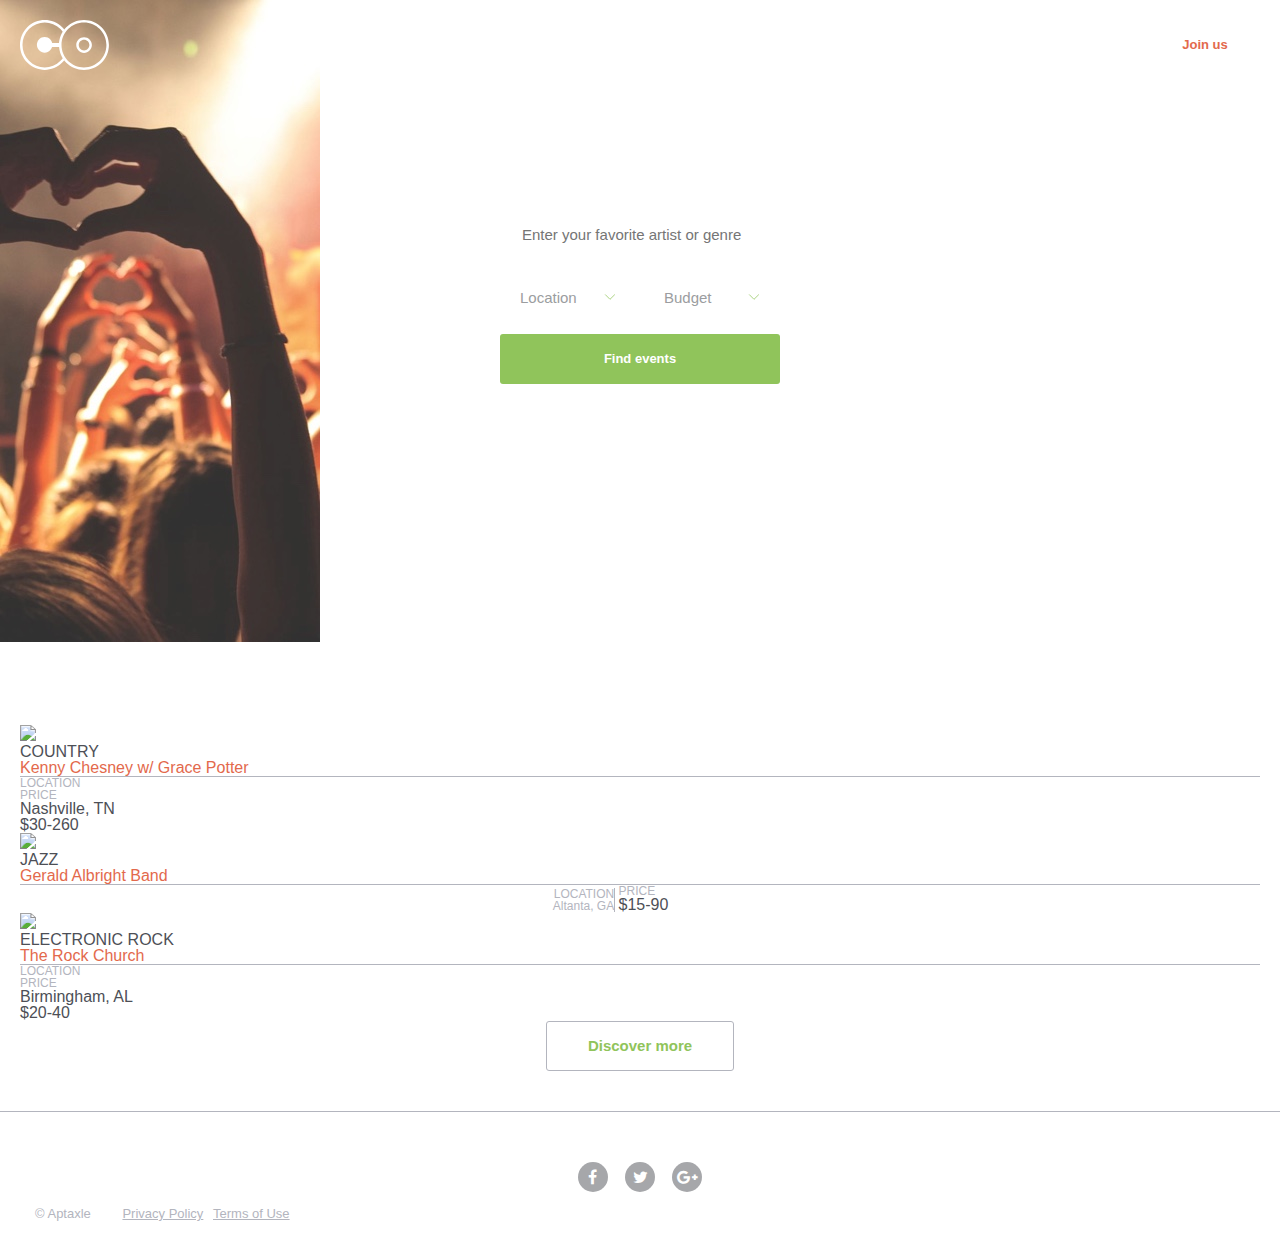
==== commit 15f1b734: "refactored main css and added hero images" ====
--- a/index.html
+++ b/index.html
@@ -18,192 +18,107 @@
         <title>Aptaxle Events</title>
         
         <!-- Styling -->
-        <linke rel="stylesheet" href="https://maxcdn.bootstrapcdn.com/font-awesome/4.7.0/css/font-awesome.min.css">
-        <link rel="stylesheet" href="/css/main.css">
+        <link rel="stylesheet" href="https://maxcdn.bootstrapcdn.com/font-awesome/4.7.0/css/font-awesome.min.css">
+        <link rel="stylesheet" href="/css/main.1.css">
     </head>
-    <body role="document">
-        <nav role="navigation">
-            <img src="/img/logo.svg" alt="Aptaxle Logo">                         Add mask to image after
-            <ul>
-                <li><a href="#">Browse</a></li>
-                <li><a href="#">Discover</a></li>
-                <li><a href="#">Add Event</a></li>
-                <li class="btn"><a href="#">Join us</a></li>
-            </ul>
-        </nav>
+    <body>
+        <header role="banner">
+            <a href="/"></a><img class="logo" src="/img/logo.svg" alt="Aptaxle Logo"></a>
+            <nav role="navigation" class="nav">
+                <a class="btn btn-default pos-right" href="#">Join us</a>
+                <ul>
+                    <li><a class="nav-link" href="#">Browse</a></li>
+                    <li><a class="nav-link" href="#"></a>Discover</a></li>
+                    <li><a class="nav-link" href="#">Add Event</a></li>
+                </ul>
+            </nav>
+        </header>
         
-        <section class="mod-hero" role="main">
-            <img src="/img/hero.jpg" scrset="" size="" alt="Concert Crowd">
-            <div class="hero-container">
-                <p class="hero-headline">Amazing performances near you</p>
-                <p class="hero-subtext">Discover the top live music events in the Southeast</p>
-                <form>
-                    <input id="search" type="text" placeholder="Enter your favorite artist or genre">
-                    <select id="people" class="customDrop">
+        <section class="hero" role="main">
+            <img class="hero-img" src="/img/hero-sm-vert-1x.jpg" scrset="/img/hero-sm-vert-1x.jpg 320w ,
+                    /img/hero-med-horz-1x 768w,
+                    /img/hero-lg-horz-1x 1280w" alt="Concert Crowd" role="presentation">
+            <div class="hero-content">
+                <p class="headline">Amazing performances near you</p>
+                <p class="subtext">Discover the top live music events in the Southeast</p>
+                <form class="hero-form" role="search">
+                    <input class="input input-primary" type="text" placeholder="Enter your favorite artist or genre">
+                    <select class="select primary-select" role="menu">
                         <option value="" default>Location</option>
                     </select>
-                    <select id="budget" class="customDrop">
-                        <option value="" default>Budget</option>                        
+                    <select class="select secondary-select" role="menu">
+                        <option value="" default>Budget</option>
                     </select>
-                    <input id="findEvent" type="submit" value="Find events">
+                    <input  class="btn btn-primary" type="submit" value="Find events">
                 </form>
             </div>
         </section>
 
-        <section>
+        <section class="content">
             <ul>
                 <li>Most Popular</li>
                 <li>Coming up</li>
                 <li>Near you</li>
             </ul>
-            <div id="events">
-                <div id="event{{event.id}}" class="eventBox" ng-repeat="event in events">
-                    <div class="aspect">
-                        <div class="thumb" ng-style="event.currentMedia"></div>
-                    </div>
-                    <div class="contentBox">
-                            <!-- mobile:{
-                                width: 427,
-                                height: 261,
-                                top: 0,
-                                left: -84,
-                            },
-                            tablet:{
-                                width: 713,
-                                height: 436,
-                                top: -11,
-                                left: -18,
-                            },
-                            tabDesk:{
-                                width: 713,
-                                height: 436,
-                                top: -11,
-                                left: -18,
-                            },
-                            desktop:{
-                                width: 427,
-                                height: 261,
-                                top: 0,
-                                left: -84,
-                            } -->
-                        
-                        
-                        
-                        <img src="/img/chesney.png" srcset="" size="">
-                        <h5>COUNTRY</h5>
-                        <h4>Kenny Chesney w/ Grace Potter</h4>
-                        
-                        <!-- Change to detail list -->
-                        <table>
-                            <tr>
-                                <td class="text-right">LOCATION</td>
-                                <td>PRICE</td>
-                            </tr>
-                            <tr>
-                                <td class="text-right">Nashville, TN</td>
-                                <td>$30-260</td>
-                            </tr>
-                        </table>
-                    </div>
-
-                    <div class="contentBox">
-                            <!-- media: {
-                                mobile:{
-                                    width: 430,
-                                    height: 263,
-                                    top: 0,
-                                    left: 0,
-                                },
-                                tablet:{
-                                    width: 430,
-                                    height: 263,
-                                    top: 0,
-                                    left: 0,
-                                },
-                                tabDesk:{
-                                    width: 713,
-                                    height: 436,
-                                    top: -11,
-                                    left: -18,
-                                },
-                                desktop:{
-                                    width: 430,
-                                    height: 263,
-                                    top: 0,
-                                    left: 0,
-                                } -->
-                        <img src="/img/chesney.png" srcset="" size="">                            
-                        <h5>JAZZ</h5>
-                        <h4>Gerald Albright Band</h4>
-                        <table>
-                            <tr>
-                                <td class="text-right">LOCATION</td>
-                                <td>PRICE</td>
-                            </tr>
-                            <tr>
-                                <td class="text-right">Altanta, GA</td>
-                                <td>$15-90</td>
-                            </tr>
-                        </table>
-                    </div>
-                    <div class="contentBox">
-                            <!-- media: {
-                                mobile:{
-                                    width: 408,
-                                    height: 281,
-                                    top: -21,
-                                    left: -60,
-                                },
-                                tablet:{
-                                    width: 408,
-                                    height: 281,
-                                    top: -19,
-                                    left: -60,
-                                },
-                                tabDesk:{
-                                    width: 760,
-                                    height: 345,
-                                    top: -25,
-                                    left: -11,
-                                },
-                                desktop:{
-                                    width: 408,
-                                    height: 281,
-                                    top: -19,
-                                    left: -60,
-                                }
-                            }
-                        }, -->
-                
-            <img src="/img/keyboard.png" srcset="" size="">                            
-                        <h5>ELECTRONIC ROCK</h5>
-                        <h4>The Rock Church</h4>
-                        <table>
-                            <tr>
-                                <td class="text-right">LOCATION</td>
-                                <td>PRICE</td>
-                            </tr>
-                            <tr>
-                                <td class="text-right">Birmingham, AL</td>
-                                <td>$20-40</td>
-                            </tr>
-                        </table>
-                    </div>
+            <div class="events">
+                <div class="event">
+                    <img class="event-img" src="/img/chesney.png" srcset="" size="">
+                    <dl class="event-title">
+                        <dt>COUNTRY</dt>
+                        <dd>Kenny Chesney w/ Grace Potter</dd>
+                    </dl>
+                    <dl class="event-desc">
+                        <dt>LOCATION</dt>
+                        <dt>PRICE</dt>
+                        <dd>Nashville, TN</dd>
+                        <dd>$30-260</dd>
+                    </dl>
+                </div>
+                <div class="event">
+                    <img class="event-img" src="/img/chesney.png" srcset="" size="">                            
+                    <dl class="event-title">
+                        <dt>JAZZ</dt>
+                        <dd>Gerald Albright Band</dd>
+                    </dl>
+                    <dl class="event-desc">
+                        <div class="local">
+                            <dt>LOCATION</dt>
+                            <dt>Altanta, GA</dt>
+                        </div>
+                        <div class="price">
+                            <dt>PRICE</dt>
+                            <dd>$15-90</dd>
+                        </div>
+                    </dl>
+                </div>
+                <div class="contentBox">                
+                    <img class="event-img" src="/img/keyboard.png" srcset="" size="">               
+                    <dl class="event-title">
+                        <dt>ELECTRONIC ROCK</dt>
+                        <dd>The Rock Church</dd>
+                    </dl>
+                    <dl class="event-desc">
+                        <dt>LOCATION</dt>
+                        <dt>PRICE</dt>
+                        <dd>Birmingham, AL</dd>           
+                        <dd>$20-40</dd>
+                    </dl>
                 </div>
             </div>
-            <button id="discover">Discover more</button>
-        </div>
+            <button class="btn btn-inverse pos-center">Discover more</button>
+        </section>
         <footer role="contentinfo">
-            <div id="social">
-                <a href="#"><i class="bt-social fa fa-facebook" aria-hidden="true"></i></a>
-                <a href="#"><i class="bt-social fa fa-twitter" aria-hidden="true"></i></a>
-                <a href="#"><i class="bt-social fa fa-google-plus" aria-hidden="true"></i></a>
+            <div class="social">
+                <a href="#"><i class="btn-social fa fa-facebook" aria-hidden="true"></i></a>
+                <a href="#"><i class="btn-social fa fa-twitter" aria-hidden="true"></i></a>
+                <a href="#"><i class="btn-social fa fa-google-plus" aria-hidden="true"></i></a>
             </div>
-            <div id="footerLinks">
-                <p>&copy; Aptaxle</p>
-                    <a href="#">Privacy Policy</a>
-                    <a href="#">Terms of Use</a>                                        
-                </ul>
+            <div class="footer-info">
+                &copy; Aptaxle
+                <div class="footer-links">
+                    <a class="footer-links-a" href="#">Privacy Policy</a>
+                    <a class="footer-links-a" href="#">Terms of Use</a>
+                </div>
             </div>
         </footer>
     </body>
--- a/css/main.1.css
+++ b/css/main.1.css
@@ -0,0 +1,348 @@
+/* Styleing Table of Contents*/
+
+
+
+
+/* CSS Reset */
+/* http://meyerweb.com/eric/tools/css/reset/ 
+   v2.0 | 20110126
+   License: none (public domain)
+*/
+
+    html, body, div, span, applet, object, iframe,
+    h1, h2, h3, h4, h5, h6, p, blockquote, pre,
+    a, abbr, acronym, address, big, cite, code,
+    del, dfn, em, img, ins, kbd, q, s, samp,
+    small, strike, strong, sub, sup, tt, var,
+    b, u, i, center,
+    dl, dt, dd, ol, ul, li,
+    fieldset, form, label, legend,
+    table, caption, tbody, tfoot, thead, tr, th, td,
+    article, aside, canvas, details, embed, 
+    figure, figcaption, footer, header, hgroup, 
+    menu, nav, output, ruby, section, summary,
+    time, mark, audio, video {
+        margin: 0;
+        padding: 0;
+        border: 0;
+        font-size: 100%;
+        font: inherit;
+        vertical-align: baseline;
+    }
+    /* HTML5 display-role reset for older browsers */
+    article, aside, details, figcaption, figure, 
+    footer, header, hgroup, menu, nav, section {
+        display: block;
+    }
+    body {
+        line-height: 1;
+    }
+    ol, ul {
+        list-style: none;
+    }
+    blockquote, q {
+        quotes: none;
+    }
+    blockquote:before, blockquote:after,
+    q:before, q:after {
+        content: '';
+        content: none;
+    }
+    table {
+        border-collapse: collapse;
+        border-spacing: 0;
+    }
+
+
+    /* Begining of Custom CSS */
+    @font-face {
+        font-family: 'Lato';
+        font-weight: 300;
+        src: 
+            url('/fonts/Lato-Light.woff2') format('woff2'), 
+            url('/fonts/Lato-Light.woff') format('woff'),
+            url('/fonts/Lato-Light.ttf') format('truetype'),
+            url('/fonts/Lato-Light.eot') format('embedded-opentype');
+    }
+
+    @font-face{
+        font-family: 'Lato';
+        font-weight: 400;
+        src: 
+            url('/fonts/Lato-Regular.woff2') format('woff2'), 
+            url('/fonts/Lato-Regular.woff') format('woff'),
+            url('/fonts/Lato-Regular.ttf') format('truetype'),
+            url('/fonts/Lato-Regular.eot') format('embedded-opentype');
+    }
+    @font-face{
+        font-family: 'Lato';
+        font-weight: 700;
+        src: 
+            url('/fonts/Lato-Bold.woff2') format('woff2'), 
+            url('/fonts/Lato-Bold.woff') format('woff'),
+            url('/fonts/Lato-Bold.ttf') format('truetype'),
+            url('/fonts/Lato-Bold.eot') format('embedded-opentype');
+    }
+
+/* Base Class Formats */
+html {
+    box-sizing: border-box;
+  }
+  *, *:before, *:after {
+    box-sizing: inherit;
+  }
+
+body{
+    font-family: Lato, sans-serif;
+    font-weight: 400;
+    margin: 0 auto;
+}
+a{
+    color: inherit;
+    text-decoration: none;
+}
+
+ul,li{
+    color: #FFF;
+    display: inline-block;
+    font-size: 12px;
+    line-height: 40px;
+    list-style-type: none;
+    position: relative;
+   }
+
+header{
+    left: 0;
+    padding: 20px;
+    position: absolute;
+    top: 0;
+    width: 100%;
+
+}
+footer{
+    border-top: 1px solid #B3B5BE; /* Add 40% opacity */
+    padding: 35px;
+}
+/* Module Class Formats */
+.nav{
+    float: right;
+    margin: 5px 10px;
+}
+li > a.nav-link{
+    display: none;
+    padding: 15px;
+}
+@media screen and (max-width: 767px){
+    li > a.nav-link:last-child{
+        display: inline-block;
+    }
+}
+
+.hero > .hero-img:before{   /*This isn't working yet*/
+    background: #5C4E48;
+    background-image: linear-gradient(0deg, #000000 0%, rgba(0,0,0,0.00) 100%);
+    content:"";
+    display: block;
+    height: 100%;
+    left: 0;
+    opacity: 0.05;
+    position: absolute;
+    top: 0;
+}
+
+.hero-content{
+    position: absolute;
+    text-align: center;
+    top: 132px;
+    width: 100%;
+    font-weight: 300;
+    color: #FFF;
+}
+
+.headline{
+    padding: 0 20px;
+    line-height: 46px;
+    font-size: 42px;
+}
+
+.subtext{
+    padding: 0 20px;
+    line-height: 32px;
+    font-size: 22px;
+}
+
+.hero-form{
+    display: block;
+    position: relative;
+    margin-top: 50px;
+    max-width: 280px;
+    width: 100%;
+    margin: auto;
+}
+.content{
+    padding: 40px 20px;
+}
+
+.events{
+
+}
+.event{
+
+}
+.event-img{
+
+}
+.event-title > dt {
+    color: #4D4F56;
+    font-weight: 300;
+}   
+.event-title >dd {
+    color: #E3694C;
+    font-weight: 400;
+}
+.event-desc{
+    border-top: 1px solid #B3B5BE;  
+    /* padding: 15px 15px 0px 15px; */
+    font-size: 12px;
+    color: #B3B5BE;
+    /* width: 50%; */
+}
+.local{
+    border-right: 1px solid #B3B5BE;  /*This should have an 
+    opacity of .4*/
+    text-align: right;
+}
+.local,
+.price{
+    width: 48%;
+    display: inline-block
+}
+
+.event-desc dd{
+    font-size: 16px;
+    color: #4D4F56;
+}
+
+/* Component Class Formats */
+.btn{
+    display: inline-block;
+    background-color: #FFF;
+    border-radius: 3px;
+    color: #E3694C;
+    font-weight: 700;
+    font-size: 13px;
+    position: relative;
+    text-align: center;
+    line-height: 40px;
+}
+
+.btn-default{
+    height: 40px;
+    width: 90px;
+}
+
+.btn-primary{
+    background-color: #90C45B;
+    border: none;
+    color: #FFF;
+    height: 50px;
+    width: 280px;
+}
+.btn-social{
+    height: 30px;
+    width: 30px;
+    margin: 15px 6.5px;
+    border-radius: 100%;
+    background-color: #A6A7AA;
+    text-align: center;
+    color: #FFF;
+    line-height: 30px;
+}
+
+.btn-inverse{
+    background-color: #FFF;
+    border: 1px solid #B3B5BE;
+    color: #90C45B;
+    font-size: 15px;
+    height: 50px;
+    width: 188px;
+}
+.input{
+    font-size: 15px;
+    color: #9B9DA0;
+    height: 50px;
+    line-height: 50px;
+    border-radius: 3px;
+    border: none;
+    width: 100%;
+    text-indent: 20px;
+}
+.input-primary{
+    margin: 0 auto;
+}
+.select{
+    background-image: url('../img/arrow.svg');
+    background-position: right 20px center;
+    background-size: 12.05px 6.08px;
+    background-repeat: no-repeat;
+    text-indent: 20px;
+    font-size: 15px;
+    color: #9B9DA0;
+    width: 136px;
+    margin: 12px 0;
+    height: 50px;
+    display: inline-block;
+    background-color: #FFF;
+    border: none;
+}
+.select{
+    -moz-appearance: none;
+    -webkit-appearance:none;
+}
+.select::-ms-expand{
+    display: none;
+}
+
+.primary-select{
+    float: left;
+}
+
+.secondary-select{
+    float: right;
+}
+
+/* State Class Formats */
+.is-active:after {
+    background: none repeat scroll 0 0 rgba(144,196,91,1);
+    bottom: 10px;
+    content: "";
+    display: block;
+    height: 3px;
+    position: relative;
+    width: 35px;
+}
+
+.pos-right{
+    float: right;
+}
+.pos-center{
+    display: block;
+    margin: 0 auto;
+}
+.social{
+    text-align: center;
+}
+
+.footer-info{
+    font-weight: 300;
+    font-size: 13px;
+    color: #B3B5BE;
+}
+.footer-links{
+    display: inline-block;
+    margin-left: 25px;
+}
+.footer-links-a{
+    text-decoration: underline;
+    padding: 0 3px;
+}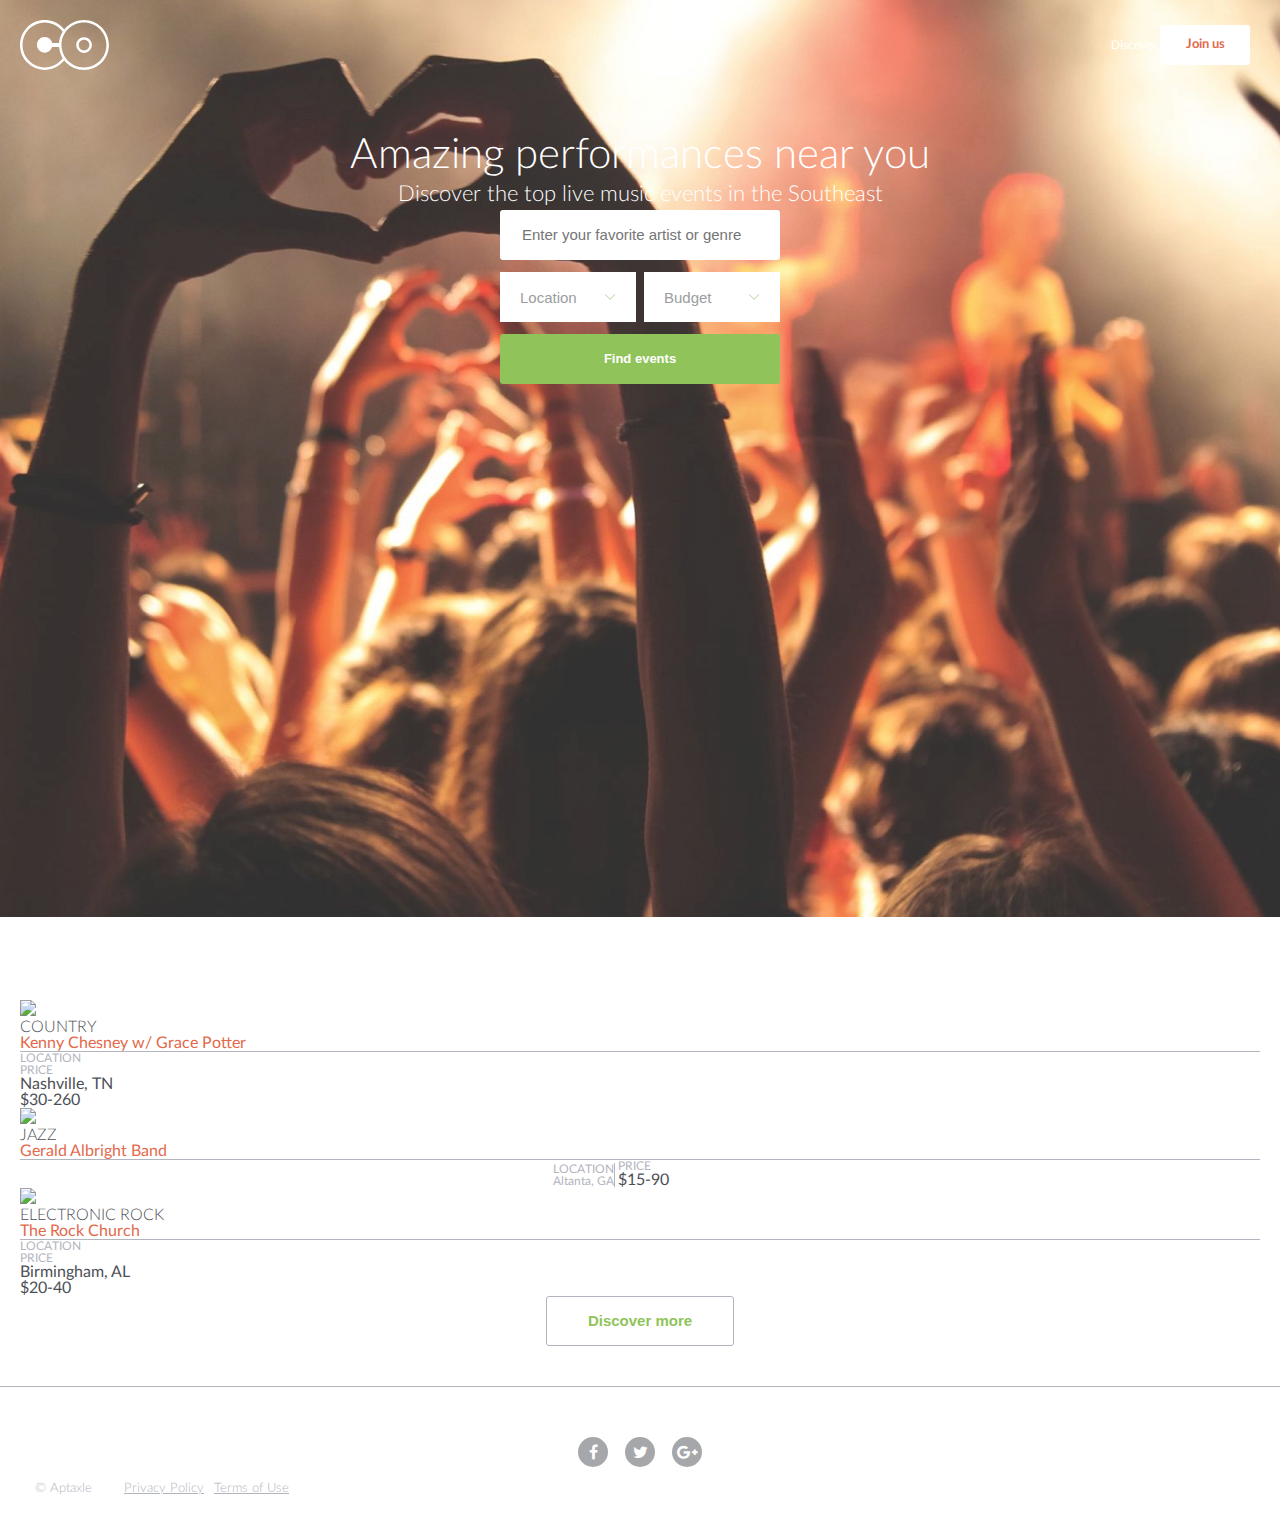
==== commit db992057: "added srcset" ====
--- a/index.html
+++ b/index.html
@@ -35,9 +35,19 @@
         </header>
         
         <section class="hero" role="main">
-            <img class="hero-img" src="/img/hero-sm-vert-1x.jpg" scrset="/img/hero-sm-vert-1x.jpg 320w ,
-                    /img/hero-med-horz-1x 768w,
-                    /img/hero-lg-horz-1x 1280w" alt="Concert Crowd" role="presentation">
+            <!-- <picture class="hero-img" alt="Concert Crowd" role="presentation">
+                <source srcset="/img/hero-lg-horz-1x.jpg 1x,/img/hero-lg-horz-2x.jpg 2x,/img/hero-lg-horz-3x.jpg 3x" media="(min-width: 1280px)"/>    
+                <source srcset="/img/hero-md-horz-1x.jpg 1x,/img/hero-md-horz-2x.jpg 2x,/img/hero-md-horz-3x.jpg 3x" media="(min-width: 768px)" />
+                <source srcset="/img/hero-sm-vert-1x.jpg 1x, /img/hero-sm-vert-2x.jpg 2x, /img/hero-sm-vert-3x.jpg 3x" media="(min-width: 320px)" />
+                <img src="/img/hero-sm-vert-1x.jpg" />
+            </picture> -->
+            <img    src="/img/hero-lg-horz-3x.jpg" 
+                    srcset="/img/hero-sm-vert-3x.jpg 960w,
+                            /img/hero-md-horz-3x.jpg 2304w,
+                            /img/hero-lg-horz-3x.jpg 3840w"
+                    sizes=" (min-width: 1280px 100vw,
+                            (min-width: 768px ,
+                            (min-width: 320px "/>
             <div class="hero-content">
                 <p class="headline">Amazing performances near you</p>
                 <p class="subtext">Discover the top live music events in the Southeast</p>
--- a/css/main.1.css
+++ b/css/main.1.css
@@ -59,29 +59,29 @@
         font-family: 'Lato';
         font-weight: 300;
         src: 
-            url('/fonts/Lato-Light.woff2') format('woff2'), 
-            url('/fonts/Lato-Light.woff') format('woff'),
-            url('/fonts/Lato-Light.ttf') format('truetype'),
-            url('/fonts/Lato-Light.eot') format('embedded-opentype');
+            url('/css/fonts/Lato-Light.woff2') format('woff2'), 
+            url('/css/fonts/Lato-Light.woff') format('woff'),
+            url('/css/fonts/Lato-Light.ttf') format('truetype'),
+            url('/css/fonts/Lato-Light.eot') format('embedded-opentype');
     }
 
     @font-face{
         font-family: 'Lato';
         font-weight: 400;
         src: 
-            url('/fonts/Lato-Regular.woff2') format('woff2'), 
-            url('/fonts/Lato-Regular.woff') format('woff'),
-            url('/fonts/Lato-Regular.ttf') format('truetype'),
-            url('/fonts/Lato-Regular.eot') format('embedded-opentype');
+            url('/css/fonts/Lato-Regular.woff2') format('woff2'), 
+            url('/css/fonts/Lato-Regular.woff') format('woff'),
+            url('/css/fonts/Lato-Regular.ttf') format('truetype'),
+            url('/css/fonts/Lato-Regular.eot') format('embedded-opentype');
     }
     @font-face{
         font-family: 'Lato';
         font-weight: 700;
         src: 
-            url('/fonts/Lato-Bold.woff2') format('woff2'), 
-            url('/fonts/Lato-Bold.woff') format('woff'),
-            url('/fonts/Lato-Bold.ttf') format('truetype'),
-            url('/fonts/Lato-Bold.eot') format('embedded-opentype');
+            url('/css/fonts/Lato-Bold.woff2') format('woff2'), 
+            url('/css/fonts/Lato-Bold.woff') format('woff'),
+            url('/css/fonts/Lato-Bold.ttf') format('truetype'),
+            url('/css/fonts/Lato-Bold.eot') format('embedded-opentype');
     }
 
 /* Base Class Formats */
@@ -137,7 +137,10 @@
         display: inline-block;
     }
 }
-
+.hero-img{
+    width: 100%;
+    height: 100vw;
+}
 .hero > .hero-img:before{   /*This isn't working yet*/
     background: #5C4E48;
     background-image: linear-gradient(0deg, #000000 0%, rgba(0,0,0,0.00) 100%);
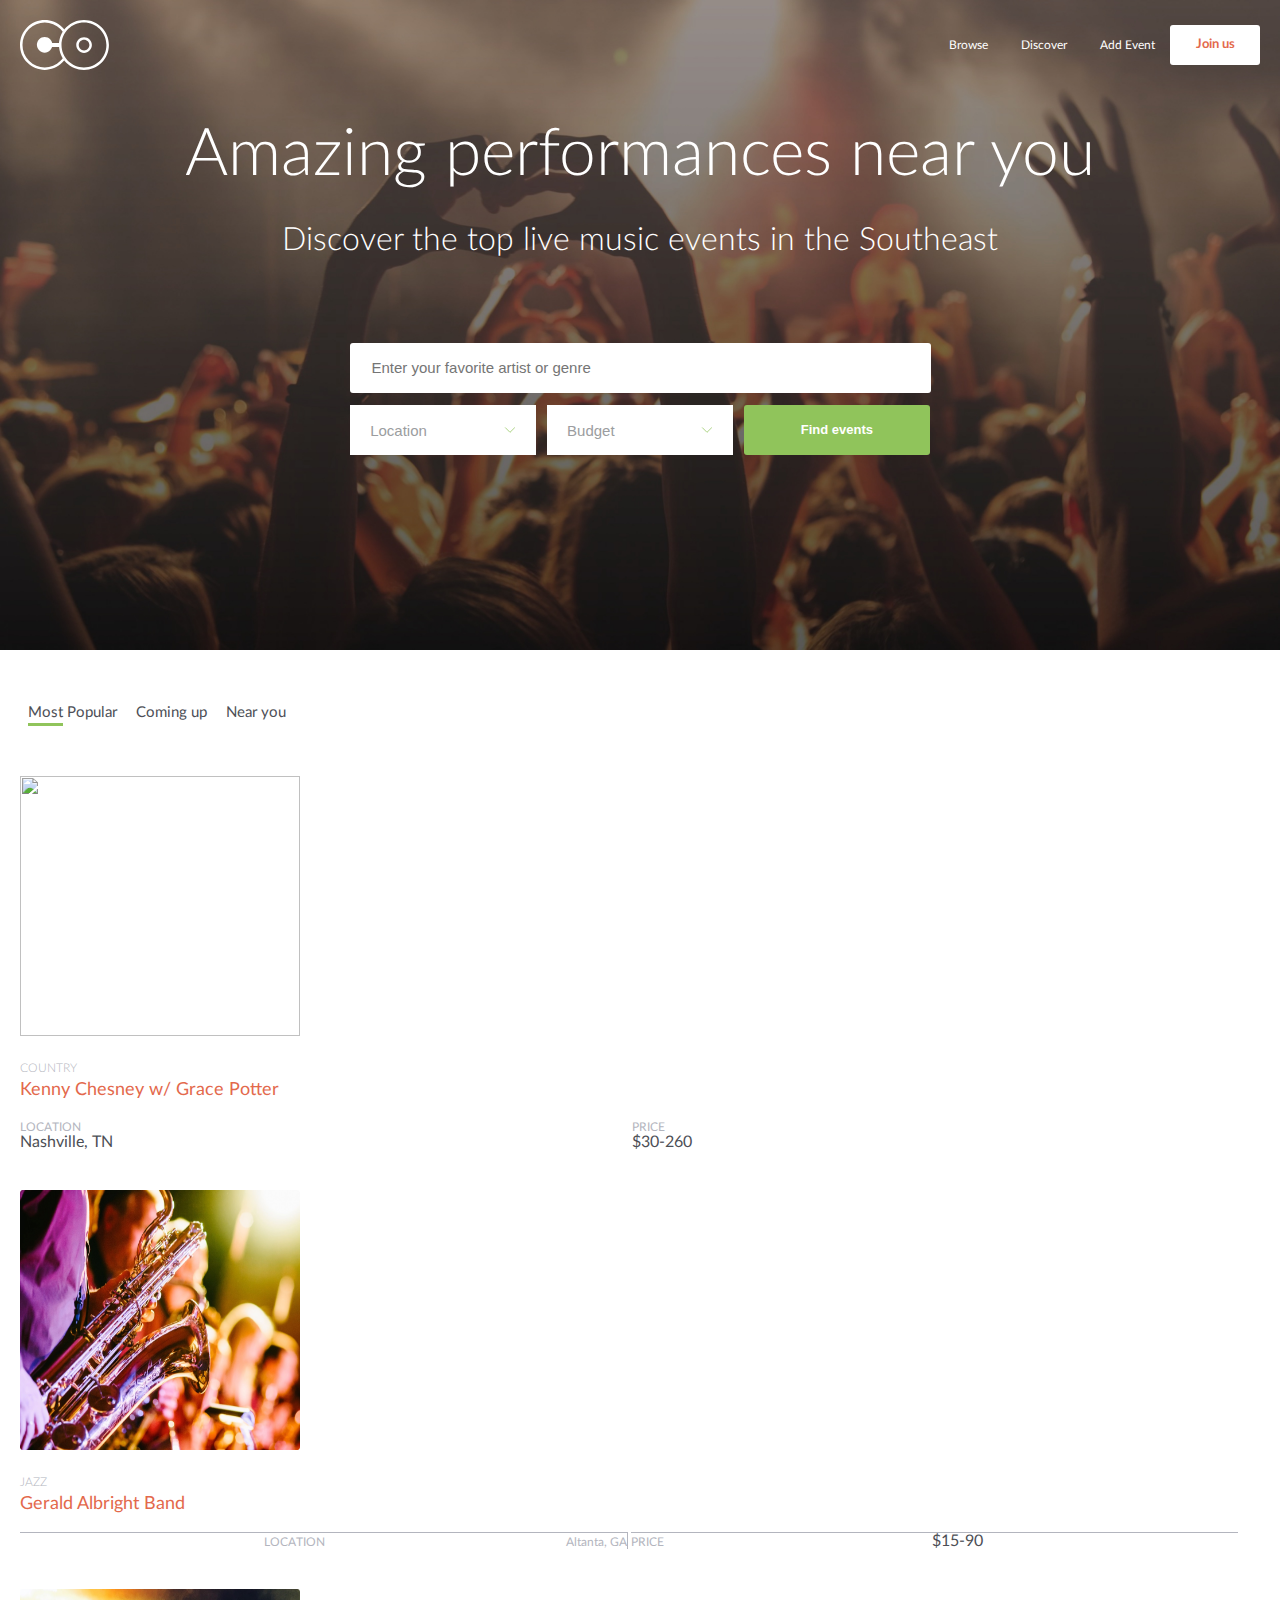
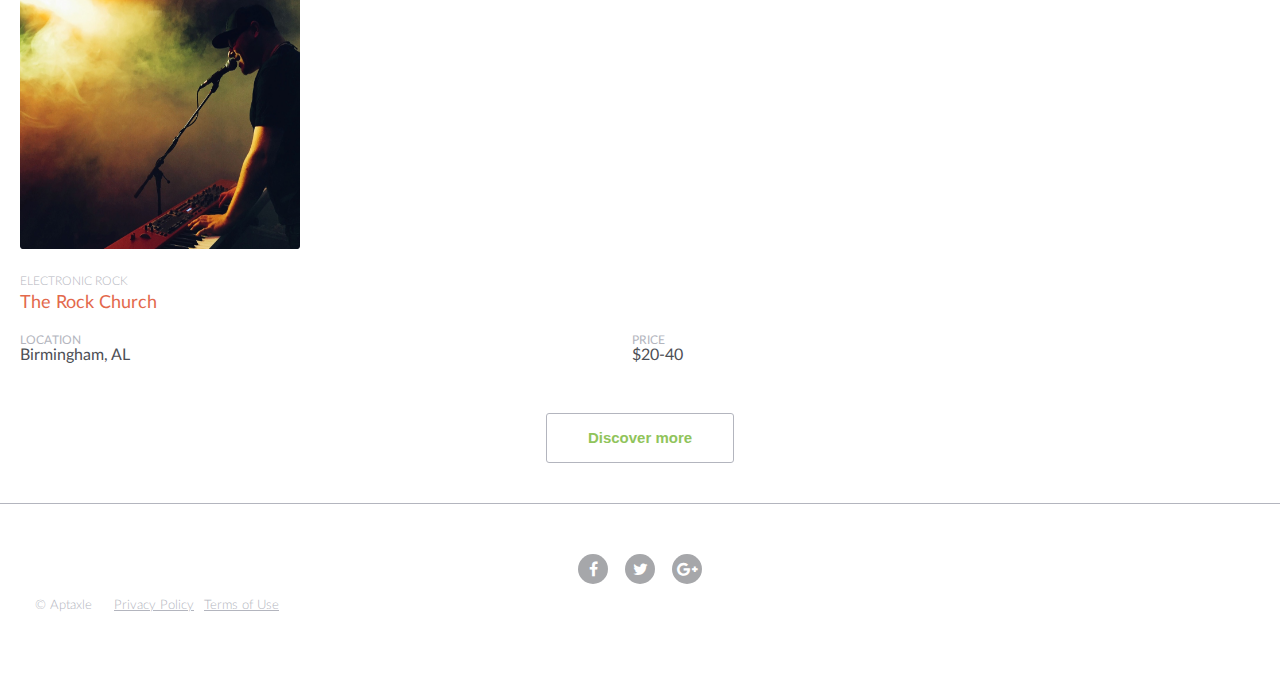
==== commit 82a21605: "changed images" ====
--- a/index.html
+++ b/index.html
@@ -23,12 +23,12 @@
     </head>
     <body>
         <header role="banner">
-            <a href="/"></a><img class="logo" src="/img/logo.svg" alt="Aptaxle Logo"></a>
+            <a href="/"><img class="logo" src="/img/logo.svg" alt="Aptaxle Logo"></a>
             <nav role="navigation" class="nav">
                 <a class="btn btn-default pos-right" href="#">Join us</a>
                 <ul>
                     <li><a class="nav-link" href="#">Browse</a></li>
-                    <li><a class="nav-link" href="#"></a>Discover</a></li>
+                    <li><a class="nav-link" href="#">Discover</a></li>
                     <li><a class="nav-link" href="#">Add Event</a></li>
                 </ul>
             </nav>
@@ -41,13 +41,17 @@
                 <source srcset="/img/hero-sm-vert-1x.jpg 1x, /img/hero-sm-vert-2x.jpg 2x, /img/hero-sm-vert-3x.jpg 3x" media="(min-width: 320px)" />
                 <img src="/img/hero-sm-vert-1x.jpg" />
             </picture> -->
-            <img    src="/img/hero-lg-horz-3x.jpg" 
-                    srcset="/img/hero-sm-vert-3x.jpg 960w,
-                            /img/hero-md-horz-3x.jpg 2304w,
-                            /img/hero-lg-horz-3x.jpg 3840w"
+            <!-- <img    src="/img/hero-sm@3x.jpg" 
+                    media=" (min-width: 320px),
+                            (min-width: 768px),
+                            (min-width: 1280px)"
+                    srcset="/img/hero-sm@3x.jpg 960w,
+                            /img/hero-md@3x.jpg 2304w,
+                            /img/hero-lg@3x.jpg 3840w"
                     sizes=" (min-width: 1280px 100vw,
-                            (min-width: 768px ,
-                            (min-width: 320px "/>
+                            (min-width: 768px,
+                            (min-width: 320px"/> -->
+            <img src="/img/hero-lg@3x.jpg" class="hero-img">
             <div class="hero-content">
                 <p class="headline">Amazing performances near you</p>
                 <p class="subtext">Discover the top live music events in the Southeast</p>
@@ -66,13 +70,21 @@
 
         <section class="content">
             <ul>
-                <li>Most Popular</li>
-                <li>Coming up</li>
-                <li>Near you</li>
+                <li class="feature is-active">Most Popular</li>
+                <li class="feature">Coming up</li>
+                <li class="feature">Near you</li>
             </ul>
             <div class="events">
                 <div class="event">
-                    <img class="event-img" src="/img/chesney.png" srcset="" size="">
+                    <img    src="/img/chesney-lg@3x.jpg" 
+                    srcset="/img/chesney-sm@3x.jpg 960w,
+                            /img/chesney-md@3x.jpg 2304w,
+                            /img/chesney-lg@3x.jpg 3840w"
+                    sizes=" (min-width: 1280px 260px,
+                            (min-width: 768px 260px,
+                            (min-width: 320px 280px,
+                            100vw"
+                    class="event-img"/>
                     <dl class="event-title">
                         <dt>COUNTRY</dt>
                         <dd>Kenny Chesney w/ Grace Potter</dd>
@@ -85,7 +97,15 @@
                     </dl>
                 </div>
                 <div class="event">
-                    <img class="event-img" src="/img/chesney.png" srcset="" size="">                            
+                    <img    src="/img/sax-lg@3x.jpg" 
+                    srcset="/img/sax-sm@3x.jpg 960w,
+                            /img/sax-md@3x.jpg 2304w,
+                            /img/sax-lg@3x.jpg 3840w"
+                    sizes=" (min-width: 1280px 100vw,
+                            (min-width: 768px,
+                            (min-width: 320px,
+                            100vw"
+                            class="event-img"/>                            
                     <dl class="event-title">
                         <dt>JAZZ</dt>
                         <dd>Gerald Albright Band</dd>
@@ -101,8 +121,16 @@
                         </div>
                     </dl>
                 </div>
-                <div class="contentBox">                
-                    <img class="event-img" src="/img/keyboard.png" srcset="" size="">               
+                <div class="contentBox">
+                    <img    src="/img/keyboard-lg@3x.jpg" 
+                    srcset="/img/keyboard-sm@3x.jpg 960w,
+                            /img/keyboard-md@3x.jpg 2304w,
+                            /img/keyboard-lg@3x.jpg 3840w"
+                    sizes=" (min-width: 1280px 100vw,
+                            (min-width: 768px ,
+                            (min-width: 320px,
+                            100vw"
+                            class="event-img"/>                            
                     <dl class="event-title">
                         <dt>ELECTRONIC ROCK</dt>
                         <dd>The Rock Church</dd>
@@ -115,7 +143,9 @@
                     </dl>
                 </div>
             </div>
-            <button class="btn btn-inverse pos-center">Discover more</button>
+            <div class="btn-bottom">
+                <button class="btn btn-inverse pos-center">Discover more</button>
+            </div>
         </section>
         <footer role="contentinfo">
             <div class="social">
--- a/css/main.1.css
+++ b/css/main.1.css
@@ -123,34 +123,38 @@
     border-top: 1px solid #B3B5BE; /* Add 40% opacity */
     padding: 35px;
 }
+
 /* Module Class Formats */
 .nav{
     float: right;
-    margin: 5px 10px;
-}
-li > a.nav-link{
-    display: none;
-    padding: 15px;
-}
+    margin: 5px 0;
+}
+
+/* @media screen and (min-width: px) {
+    nav{
+        padding: 0 40px;
+        width: 100%;
+    } */
+
+.nav li {
+    padding: 0 15px;
+}
+a.nav-link{
+    padding: 5px 0;
+}
+a.nav-link:hover{
+    border-bottom: solid 3px #90C45B;
+}
+
 @media screen and (max-width: 767px){
-    li > a.nav-link:last-child{
-        display: inline-block;
-    }
-}
+    li:not(:last-child) > a.nav-link{
+        display: none;
+    }
+}
+
 .hero-img{
     width: 100%;
-    height: 100vw;
-}
-.hero > .hero-img:before{   /*This isn't working yet*/
-    background: #5C4E48;
-    background-image: linear-gradient(0deg, #000000 0%, rgba(0,0,0,0.00) 100%);
-    content:"";
-    display: block;
-    height: 100%;
-    left: 0;
-    opacity: 0.05;
-    position: absolute;
-    top: 0;
+    height: auto;
 }
 
 .hero-content{
@@ -158,34 +162,81 @@
     text-align: center;
     top: 132px;
     width: 100%;
+    padding: 0 20px;
     font-weight: 300;
     color: #FFF;
 }
 
+@media screen and (max-width: 768px) and (min-width: 501px) {
+    .hero-content{
+        top: 160px;
+        padding: 0 40px;
+    }
+}
+
 .headline{
-    padding: 0 20px;
     line-height: 46px;
     font-size: 42px;
+    margin-bottom: 27px;
+}
+@media screen and (max-width: 768px) and (min-width: 501px) {
+    .headline{
+        font-size: 46px;
+        margin-bottom:15px;
+    }
+}
+@media screen and (min-width: 1280px) {
+    .headline{
+        font-size: 66px;
+        margin-bottom:46px;
+    }
 }
 
 .subtext{
-    padding: 0 20px;
     line-height: 32px;
     font-size: 22px;
+    margin-bottom: 40px;
+}
+
+@media screen and (max-width: 768px) and (min-width: 501px) {
+    .subtext{
+        padding-bottom:47px;
+    }
+}
+@media screen and (min-width: 1280px) {
+    .subtext{
+        padding-bottom:47px;
+        font-size: 32px;
+    }
 }
 
 .hero-form{
     display: block;
     position: relative;
     margin-top: 50px;
-    max-width: 280px;
     width: 100%;
-    margin: auto;
-}
+    margin: 0 auto;
+}
+@media screen and (min-width: 501px) {
+ .hero-form{
+     max-width: 581px;
+ }   
+}
+
 .content{
     padding: 40px 20px;
 }
 
+
+.feature{
+    color: #4D4F56;
+    padding: 0 8px;
+    font-size: 15px;
+}
+ul > .feature{
+    margin-bottom: 40px;
+}
+
 .events{
 
 }
@@ -193,33 +244,52 @@
 
 }
 .event-img{
-
+    height: 260px;
+    width: 280px;
+}
+.event-title{
+    margin-top: 18px;
 }
 .event-title > dt {
-    color: #4D4F56;
+    color: #B3B5BE;
     font-weight: 300;
+    font-size: 12px;
+    padding: 5px 0;
 }   
 .event-title >dd {
     color: #E3694C;
     font-weight: 400;
+    font-size: 18px;
+    line-height: 22px;
+    margin-bottom: 17px;
 }
 .event-desc{
-    border-top: 1px solid #B3B5BE;  
+    margin-bottom: 40px;
+}
+.event-desc dt,
+.event-desc dd{
+    display: inline-block;
     /* padding: 15px 15px 0px 15px; */
     font-size: 12px;
     color: #B3B5BE;
-    /* width: 50%; */
-}
+    width: 49%;
+}
+
 .local{
     border-right: 1px solid #B3B5BE;  /*This should have an 
     opacity of .4*/
     text-align: right;
 }
+.price{
+    margin-left: -1px;
+}
 .local,
 .price{
-    width: 48%;
+    border-top: 1px solid #B3B5BE;
+    width: 49%;
     display: inline-block
 }
+
 
 .event-desc dd{
     font-size: 16px;
@@ -250,7 +320,18 @@
     color: #FFF;
     height: 50px;
     width: 280px;
-}
+    cursor: pointer;
+}
+
+@media screen and (min-width: 501px) {
+    .btn-primary{
+        display: inline-block;
+        width: 32%;
+        vertical-align: top;
+        margin: 12px 0;
+    }   
+}
+
 .btn-social{
     height: 30px;
     width: 30px;
@@ -270,6 +351,7 @@
     height: 50px;
     width: 188px;
 }
+
 .input{
     font-size: 15px;
     color: #9B9DA0;
@@ -280,9 +362,11 @@
     width: 100%;
     text-indent: 20px;
 }
+
 .input-primary{
     margin: 0 auto;
 }
+
 .select{
     background-image: url('../img/arrow.svg');
     background-position: right 20px center;
@@ -291,12 +375,19 @@
     text-indent: 20px;
     font-size: 15px;
     color: #9B9DA0;
-    width: 136px;
+    width: 48%;
     margin: 12px 0;
     height: 50px;
     display: inline-block;
     background-color: #FFF;
     border: none;
+    cursor: pointer;
+}
+.select:hover{
+    color: #90C45B;
+}
+.primary-select{
+    margin-right: 2.46%;
 }
 .select{
     -moz-appearance: none;
@@ -305,18 +396,26 @@
 .select::-ms-expand{
     display: none;
 }
-
-.primary-select{
+@media screen and (min-width: 501px) {
+    .select{
+        width: 32%;
+    }
+    .primary-select,
+    .secondary-select{
+        margin-right: 1.2%;
+    }
+}
+/* .primary-select{
     float: left;
 }
 
 .secondary-select{
     float: right;
-}
+} */
 
 /* State Class Formats */
-.is-active:after {
-    background: none repeat scroll 0 0 rgba(144,196,91,1);
+.is-active:after{
+    background: none repeat scroll 0 0 #90C45B;
     bottom: 10px;
     content: "";
     display: block;
@@ -335,15 +434,18 @@
 .social{
     text-align: center;
 }
-
+.btn-bottom{
+    margin-top: 50px;
+}
 .footer-info{
     font-weight: 300;
     font-size: 13px;
     color: #B3B5BE;
+    margin-bottom: 50px;
 }
 .footer-links{
     display: inline-block;
-    margin-left: 25px;
+    margin-left: 15px;
 }
 .footer-links-a{
     text-decoration: underline;
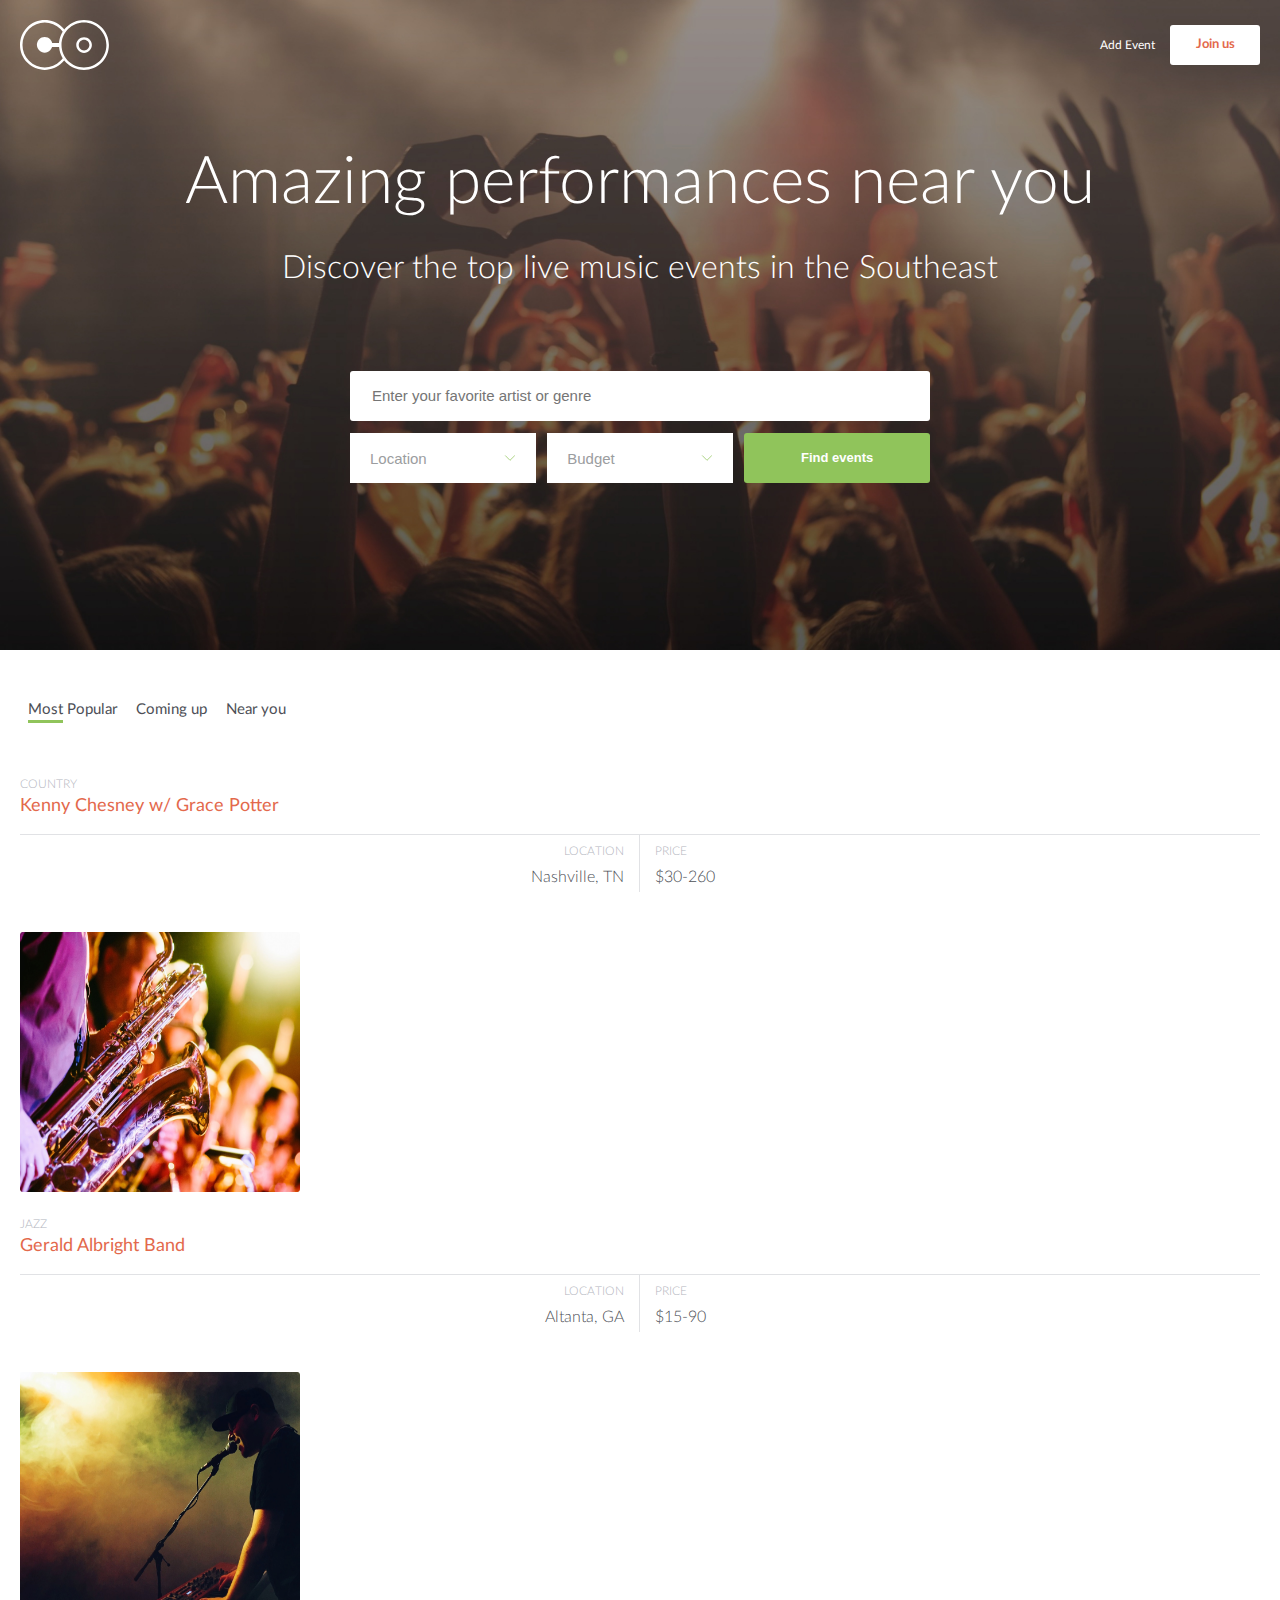
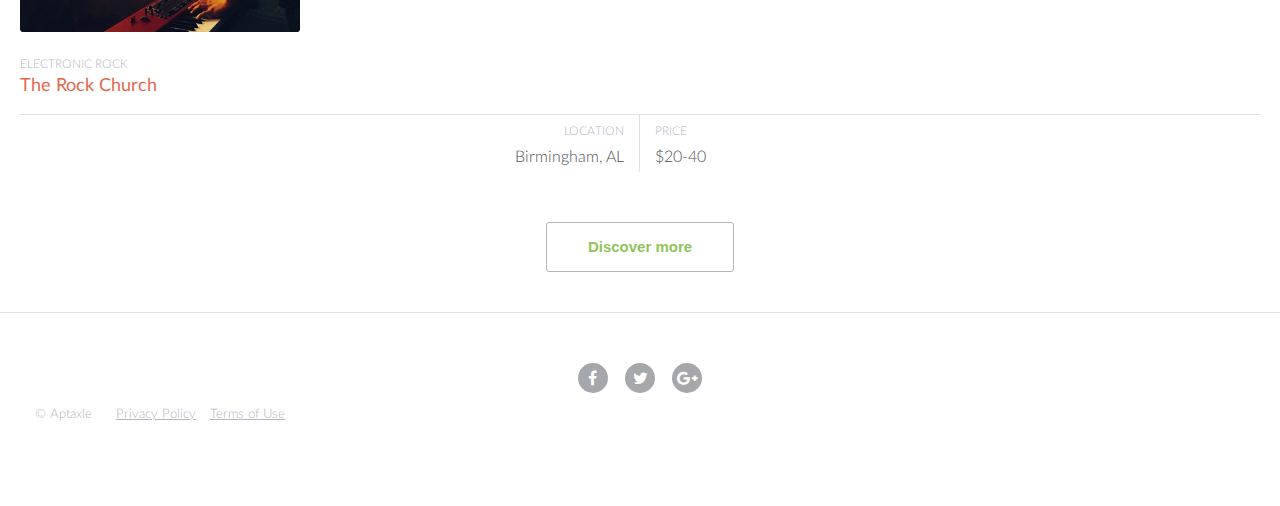
==== commit 0fe6f7c9: "changed px to rem" ====
--- a/index.html
+++ b/index.html
@@ -19,7 +19,9 @@
         
         <!-- Styling -->
         <link rel="stylesheet" href="https://maxcdn.bootstrapcdn.com/font-awesome/4.7.0/css/font-awesome.min.css">
-        <link rel="stylesheet" href="/css/main.1.css">
+        <link rel="stylesheet" href="/css/main.css">
+        <link rel="stylesheet" href="/css/tablet.css">
+        <link rel="stylesheet" href="/css/desktop.css">
     </head>
     <body>
         <header role="banner">
@@ -33,28 +35,10 @@
                 </ul>
             </nav>
         </header>
-        
         <section class="hero" role="main">
-            <!-- <picture class="hero-img" alt="Concert Crowd" role="presentation">
-                <source srcset="/img/hero-lg-horz-1x.jpg 1x,/img/hero-lg-horz-2x.jpg 2x,/img/hero-lg-horz-3x.jpg 3x" media="(min-width: 1280px)"/>    
-                <source srcset="/img/hero-md-horz-1x.jpg 1x,/img/hero-md-horz-2x.jpg 2x,/img/hero-md-horz-3x.jpg 3x" media="(min-width: 768px)" />
-                <source srcset="/img/hero-sm-vert-1x.jpg 1x, /img/hero-sm-vert-2x.jpg 2x, /img/hero-sm-vert-3x.jpg 3x" media="(min-width: 320px)" />
-                <img src="/img/hero-sm-vert-1x.jpg" />
-            </picture> -->
-            <!-- <img    src="/img/hero-sm@3x.jpg" 
-                    media=" (min-width: 320px),
-                            (min-width: 768px),
-                            (min-width: 1280px)"
-                    srcset="/img/hero-sm@3x.jpg 960w,
-                            /img/hero-md@3x.jpg 2304w,
-                            /img/hero-lg@3x.jpg 3840w"
-                    sizes=" (min-width: 1280px 100vw,
-                            (min-width: 768px,
-                            (min-width: 320px"/> -->
-            <img src="/img/hero-lg@3x.jpg" class="hero-img">
             <div class="hero-content">
-                <p class="headline">Amazing performances near you</p>
-                <p class="subtext">Discover the top live music events in the Southeast</p>
+                <h1 class="headline">Amazing performances near you</h1>
+                <h2 class="subtext">Discover the top live music events in the Southeast</h2>
                 <form class="hero-form" role="search">
                     <input class="input input-primary" type="text" placeholder="Enter your favorite artist or genre">
                     <select class="select primary-select" role="menu">
@@ -74,74 +58,75 @@
                 <li class="feature">Coming up</li>
                 <li class="feature">Near you</li>
             </ul>
-            <div class="events">
-                <div class="event">
-                    <img    src="/img/chesney-lg@3x.jpg" 
-                    srcset="/img/chesney-sm@3x.jpg 960w,
-                            /img/chesney-md@3x.jpg 2304w,
-                            /img/chesney-lg@3x.jpg 3840w"
-                    sizes=" (min-width: 1280px 260px,
-                            (min-width: 768px 260px,
-                            (min-width: 320px 280px,
-                            100vw"
-                    class="event-img"/>
-                    <dl class="event-title">
-                        <dt>COUNTRY</dt>
-                        <dd>Kenny Chesney w/ Grace Potter</dd>
-                    </dl>
-                    <dl class="event-desc">
-                        <dt>LOCATION</dt>
-                        <dt>PRICE</dt>
-                        <dd>Nashville, TN</dd>
-                        <dd>$30-260</dd>
-                    </dl>
-                </div>
-                <div class="event">
-                    <img    src="/img/sax-lg@3x.jpg" 
-                    srcset="/img/sax-sm@3x.jpg 960w,
-                            /img/sax-md@3x.jpg 2304w,
-                            /img/sax-lg@3x.jpg 3840w"
-                    sizes=" (min-width: 1280px 100vw,
-                            (min-width: 768px,
-                            (min-width: 320px,
-                            100vw"
-                            class="event-img"/>                            
-                    <dl class="event-title">
-                        <dt>JAZZ</dt>
-                        <dd>Gerald Albright Band</dd>
-                    </dl>
-                    <dl class="event-desc">
-                        <div class="local">
+            <a href="#">
+                <div class="events">
+                    <div class="event">
+                        <picture>
+                            <source srcset=""
+                            <img src="/img/chesney-lg@3x.jpg" class="event-img" />
+                        </picture>
+
+                        <h3 class="event-type">COUNTRY</h3>
+                        <h4 class="event-title">Kenny Chesney w/ Grace Potter</h4>
+                        <dl class="event-local">
                             <dt>LOCATION</dt>
-                            <dt>Altanta, GA</dt>
-                        </div>
-                        <div class="price">
+                            <dd>Nashville, TN</dd>                    
+                        </dl>
+                        <dl class="event-price">
+                            <dt>PRICE</dt>
+                            <dd>$30-260</dd>
+                        </dl>
+                        <div class="clearfix"></div>
+                    </div>
+                </a>
+                <a href="#">
+                    <div class="event">
+                        <img    src="/img/sax-lg@3x.jpg" 
+                        srcset="/img/sax-sm@3x.jpg 960w,
+                                /img/sax-md@3x.jpg 2304w,
+                                /img/sax-lg@3x.jpg 3840w"
+                        sizes=" (min-width: 1280px 100vw,
+                                (min-width: 768px,
+                                (min-width: 320px,
+                                100vw"
+                                class="event-img"/>                                                
+                        <h3 class="event-type">JAZZ</h3>
+                        <h4 class="event-title">Gerald Albright Band</h4>
+                        <dl class="event-local">
+                            <dt>LOCATION</dt>
+                            <dd>Altanta, GA</dd>
+                        </dl>
+                        <dl class="event-price">
                             <dt>PRICE</dt>
                             <dd>$15-90</dd>
-                        </div>
-                    </dl>
-                </div>
-                <div class="contentBox">
-                    <img    src="/img/keyboard-lg@3x.jpg" 
-                    srcset="/img/keyboard-sm@3x.jpg 960w,
-                            /img/keyboard-md@3x.jpg 2304w,
-                            /img/keyboard-lg@3x.jpg 3840w"
-                    sizes=" (min-width: 1280px 100vw,
-                            (min-width: 768px ,
-                            (min-width: 320px,
-                            100vw"
-                            class="event-img"/>                            
-                    <dl class="event-title">
-                        <dt>ELECTRONIC ROCK</dt>
-                        <dd>The Rock Church</dd>
-                    </dl>
-                    <dl class="event-desc">
-                        <dt>LOCATION</dt>
-                        <dt>PRICE</dt>
-                        <dd>Birmingham, AL</dd>           
-                        <dd>$20-40</dd>
-                    </dl>
-                </div>
+                        </dl>
+                        <div class="clearfix"></div>
+                    </div>
+                </a>
+                <a href="#">
+                    <div class="event">
+                        <img    src="/img/keyboard-lg@3x.jpg" 
+                        srcset="/img/keyboard-sm@3x.jpg 960w,
+                                /img/keyboard-md@3x.jpg 2304w,
+                                /img/keyboard-lg@3x.jpg 3840w"
+                        sizes=" (min-width: 1280px 100vw,
+                                (min-width: 768px ,
+                                (min-width: 320px,
+                                100vw"
+                                class="event-img"/>                            
+                        <h3 class="event-type">ELECTRONIC ROCK</h3>
+                        <h4 class="event-title">The Rock Church</h4>
+                        <dl class="event-local">
+                            <dt>LOCATION</dt>
+                            <dd>Birmingham, AL</dd>                        
+                        </dl>
+                        <dl class="event-price">
+                            <dt>PRICE</dt>
+                            <dd>$20-40</dd>
+                        </dl>
+                        <div class="clearfix"></div>
+                    </div>
+                </a>
             </div>
             <div class="btn-bottom">
                 <button class="btn btn-inverse pos-center">Discover more</button>
--- a/css/main.css
+++ b/css/main.css
@@ -0,0 +1,379 @@
+/* Styleing Table of Contents*/
+
+
+
+
+/* CSS Reset */
+/* http://meyerweb.com/eric/tools/css/reset/ 
+   v2.0 | 20110126
+   License: none (public domain)
+*/
+
+    html, body, div, span, applet, object, iframe,
+    h1, h2, h3, h4, h5, h6, p, blockquote, pre,
+    a, abbr, acronym, address, big, cite, code,
+    del, dfn, em, img, ins, kbd, q, s, samp,
+    small, strike, strong, sub, sup, tt, var,
+    b, u, i, center,
+    dl, dt, dd, ol, ul, li,
+    fieldset, form, label, legend,
+    table, caption, tbody, tfoot, thead, tr, th, td,
+    article, aside, canvas, details, embed, 
+    figure, figcaption, footer, header, hgroup, 
+    menu, nav, output, ruby, section, summary,
+    time, mark, audio, video {
+        margin: 0;
+        padding: 0;
+        border: 0;
+        font-size: 100%;
+        font: inherit;
+        vertical-align: baseline;
+    }
+    /* HTML5 display-role reset for older browsers */
+    article, aside, details, figcaption, figure, 
+    footer, header, hgroup, menu, nav, section {
+        display: block;
+    }
+    html{
+        font-size: 16px;
+    }
+    body {
+        line-height: 1;
+    }
+    ol, ul {
+        list-style: none;
+    }
+    blockquote, q {
+        quotes: none;
+    }
+    blockquote:before, blockquote:after,
+    q:before, q:after {
+        content: '';
+        content: none;
+    }
+    table {
+        border-collapse: collapse;
+        border-spacing: 0;
+    }
+
+
+    /* Begining of Custom CSS */
+    @font-face {
+        font-family: 'Lato';
+        font-weight: 300;
+        src: 
+            url('/css/fonts/Lato-Light.woff2') format('woff2'), 
+            url('/css/fonts/Lato-Light.woff') format('woff'),
+            url('/css/fonts/Lato-Light.ttf') format('truetype'),
+            url('/css/fonts/Lato-Light.eot') format('embedded-opentype');
+    }
+
+    @font-face{
+        font-family: 'Lato';
+        font-weight: 400;
+        src: 
+            url('/css/fonts/Lato-Regular.woff2') format('woff2'), 
+            url('/css/fonts/Lato-Regular.woff') format('woff'),
+            url('/css/fonts/Lato-Regular.ttf') format('truetype'),
+            url('/css/fonts/Lato-Regular.eot') format('embedded-opentype');
+    }
+    @font-face{
+        font-family: 'Lato';
+        font-weight: 700;
+        src: 
+            url('/css/fonts/Lato-Bold.woff2') format('woff2'), 
+            url('/css/fonts/Lato-Bold.woff') format('woff'),
+            url('/css/fonts/Lato-Bold.ttf') format('truetype'),
+            url('/css/fonts/Lato-Bold.eot') format('embedded-opentype');
+    }
+
+/* Base Class Formats */
+html {
+    box-sizing: border-box;
+  }
+  *, *:before, *:after {
+    box-sizing: inherit;
+  }
+
+body{
+    font-family: Lato, sans-serif;
+    font-weight: 400;
+    margin: 0 auto;
+}
+a{
+    color: inherit;
+    text-decoration: none;
+}
+
+ul,li{
+    color: #FFF;
+    display: inline-block;
+    font-size: 0.75rem;
+    line-height: 2.5rem;
+    list-style-type: none;
+    position: relative;
+   }
+
+header{
+    left: 0;
+    padding: 1.25rem;
+    position: absolute;
+    top: 0;
+    width: 100%;
+
+}
+footer{
+    border-top: 1px solid #E1E2E5;
+    padding: 2.1875rem;
+}
+
+/* Module Class Formats */
+.nav{
+    float: right;
+    margin: 0.3125rem 0;
+}
+
+
+a.nav-link{                                         /* The underline is too long */
+    padding: 0.3125rem 0.9375rem;
+}
+a.nav-link:hover{
+    border-bottom: solid 3px #90C45B;
+}
+li:not(:last-child) > a.nav-link{
+    display: none;
+}
+
+.hero{
+    width: 100vw;
+    height: 40.625rem;
+    background-position: center;
+    background-image: url(/img/hero@3x.jpg);
+    background-size: cover;
+
+}
+
+.hero-content{
+    position: absolute;
+    text-align: center;
+    top: 8.25rem;
+    width: 100%;
+    padding: 0 1.25rem;
+    font-weight: 300;
+    color: #FFF;
+}
+
+.headline{
+    line-height: 2.875rem;
+    font-size: 2.625rem;
+    margin-bottom: 1.69rem;
+}
+
+.subtext{
+    line-height: 2rem;
+    font-size: 1.375rem;
+    margin-bottom: 2.5rem;
+}
+
+.hero-form{
+    display: block;
+    position: relative;
+    width: 100%;
+    margin: 0 auto;
+}
+
+.content{
+    padding: 2.5rem 1.25rem;
+}
+
+
+.feature{
+    color: #4D4F56;
+    padding: 0 0.5rem;
+    font-size: 0.9375rem;
+}
+ul > .feature{
+    margin-bottom: 2.5rem;
+}
+.events{
+    margin-bottom: 3.125rem;
+}
+.event{
+    margin-bottom: 2.5rem;
+}
+.event-img{
+    height: 16.25rem;
+    width: 17.5rem;
+    margin-bottom: 18px;
+}
+
+.event-type{
+    color: #B3B5BE;
+    font-weight: 300;
+    font-size: 0.75rem;
+    padding: 0.3125rem 0;
+}   
+
+.event-title {
+    color: #E3694C;
+    font-weight: 400;
+    font-size: 1.125rem;
+    line-height: 1.375rem;
+    margin-bottom: 1.0625rem;
+}
+
+.event-local{
+    text-align: right;
+    border-right: 1px solid #E1E2E5;
+}
+.event-local,
+.event-price{
+    padding: 0 .9375rem;
+    font-size: 0.75rem;
+    color: #B3B5BE;
+    width: 50%;
+    float: left;
+    line-height: 2rem;
+    font-weight: 300;
+    border-top: 1px solid #E1E2E5;
+}
+
+.event-local dd,
+.event-price dd{
+    font-size: 1rem;
+    line-height: 1.25rem;
+    color: #4D4F56;
+    padding-bottom: 0.3125rem;
+}
+
+
+/* Component Class Formats */
+.btn{
+    display: inline-block;
+    background-color: #FFF;
+    border-radius: 0.1875rem;
+    color: #E3694C;
+    font-weight: 700;
+    font-size: 0.8125rem;
+    position: relative;
+    text-align: center;
+    line-height: 2.5rem;
+}
+
+.btn-default{
+    height: 2.5rem;
+    width: 5.625rem;
+}
+
+.btn-primary{
+    background-color: #90C45B;
+    border: none;
+    color: #FFF;
+    height: 3.12rem;
+    width: 100%;
+    cursor: pointer;
+}
+
+.btn-social{
+    height: 1.875rem;
+    width: 1.875rem;
+    margin: 0.9375rem 0.41rem;
+    border-radius: 100%;
+    background-color: #A6A7AA;
+    text-align: center;
+    color: #FFF;
+    line-height: 1.875rem;
+}
+
+.btn-inverse{
+    background-color: #FFF;
+    border: 1px solid #B3B5BE;
+    color: #90C45B;
+    font-size: 0.9375rem;
+    height: 3.125rem;
+    width: 11.75rem;
+}
+
+.input{
+    font-size: 0.9375rem;
+    color: #9B9DA0;
+    height: 3.125rem;
+    line-height: 3.125rem;
+    border-radius: 0.1875rem;
+    border: none;
+    width: 100%;
+    text-indent: 1.25rem;
+}
+
+.input-primary{
+    margin: 0 auto;
+}
+
+.select{
+    background-image: url('../img/arrow.svg');
+    background-position: right 1.25rem center;
+    background-size: 0.75rem 0.375rem;
+    background-repeat: no-repeat;
+    text-indent: 1.25rem;
+    font-size: 0.9375rem;
+    color: #9B9DA0;
+    width: 48%;                             /*fix this*/
+    margin: 0.75rem 0;
+    height: 3.125rem;
+    float: left;
+    background-color: #FFF;
+    border: none;
+    cursor: pointer;
+}
+.select:hover{
+    color: #90C45B;
+}
+.primary-select{
+    margin-right: 4%;                    /*Fix This*/
+}
+.select{
+    -moz-appearance: none;
+    -webkit-appearance:none;
+}
+.select::-ms-expand{
+    display: none;
+}
+.clearfix{
+    clear: both;
+}
+
+/* State Class Formats */
+.is-active:after{
+    background: none repeat scroll 0 0 #90C45B;
+    bottom: 0.625rem;
+    content: "";
+    display: block;
+    height: 0.1875rem;
+    position: relative;
+    width: 2.1875rem;
+}
+
+.pos-right{
+    float: right;
+}
+.pos-center{
+    display: block;
+    margin: 0 auto;
+}
+.social{
+    text-align: center;
+}
+.footer-info{
+    font-weight: 300;
+    font-size: 0.8125rem;
+    color: #B3B5BE;
+    margin-bottom: 3.125rem;
+}
+.footer-links{
+    display: inline-block;
+    margin-left: 0.9375rem;
+}
+.footer-links-a{
+    text-decoration: underline;
+    padding: 0 0.3125rem;
+}--- a/css/tablet.css
+++ b/css/tablet.css
@@ -0,0 +1,41 @@
+@media screen and (min-width: 501px){
+
+    .hero-content{
+        top: 160px;
+        padding: 0 40px;
+    }
+    .headline{
+        font-size: 46px;
+        margin-bottom:15px;
+    }
+    .headline{
+        font-size: 66px;
+        margin-bottom:46px;
+    }
+
+    .subtext{
+        padding-bottom:47px;
+    }
+    .subtext{
+        padding-bottom:47px;
+        font-size: 32px;
+    }
+    .hero-form{
+        max-width: 581px;
+    }   
+
+    .btn-primary{
+        display: inline-block;
+        width: 32%;
+        vertical-align: top;
+        margin: 12px 0;
+    }   
+    .select{
+        width: 32%;
+    }
+    .primary-select,
+    .secondary-select{
+        margin-right: 2%;
+    }
+
+}--- a/css/desktop.css
+++ b/css/desktop.css
@@ -0,0 +1,108 @@
+@media screen and (min-width: 769px){
+    
+    .hero-form{
+        max-width: 580px;
+        width: 90%;
+    }
+    #people, #budget, #findEvent{
+        width: 32%;
+        float: none;
+        display: inline-block;
+    }
+    .hidden{
+        display: inline-block;
+    }
+    #hero{
+        height: 550px;   
+        background-position: left -280px top -295px
+    }
+    #social{
+        display: inline-block;
+        float: right;
+    }
+    #footerLinks{
+        display: inline-block;
+        text-align: left;
+    }
+    .eventBox{
+        margin: none;
+        max-width: none;
+        display: block;
+        max-width:688px;
+        margin: 0 auto;
+    }
+
+    .eventBox .thumb{
+        max-width: 688px;
+        width: 100%;
+        height: 320px;
+    }
+    #budget{
+        margin-right: 1%;
+        margin-left: 1%;
+    }
+    h4{
+        font-size: 20px;
+    }
+
+    #events{
+        padding: 30px 40px;
+    }
+    #content ul{
+        margin-left: 40px;
+    }
+
+}
+
+
+/* desktop Media Query */
+@media screen and (min-width: 1131px) {
+    .hero-form{
+        max-width: 580px;
+        width: 100%;
+    }
+    #people, #budget, #findEvent{
+        width: 32%;
+        float: none;
+        display: inline-block;
+    }
+    #social{
+        display: inline-block;
+        float: right;
+    }
+    #footerLinks{
+        display: inline-block;
+        text-align: left;
+    }
+
+    .eventBox{
+        display: inline-block;
+        width:32%;
+    }
+    .eventBox:nth-child(3n + 2){
+        margin: 0 2%;
+    }
+    #budget{
+        margin-right: 1.25%;
+        margin-left: 1.25%;
+    }
+    h4{
+        font-size: 20px;
+    }
+    #events{
+        padding: 30px 84px;
+    }
+    #content ul{
+        margin-left: 84px;
+    }
+    .contentBox h4{
+        padding: 5px 0 17px 0;
+    }
+    table tr:last-child td{
+        font-size: 18px;
+    }    
+    .thumb{
+        max-width: 343px;
+    }
+}
+
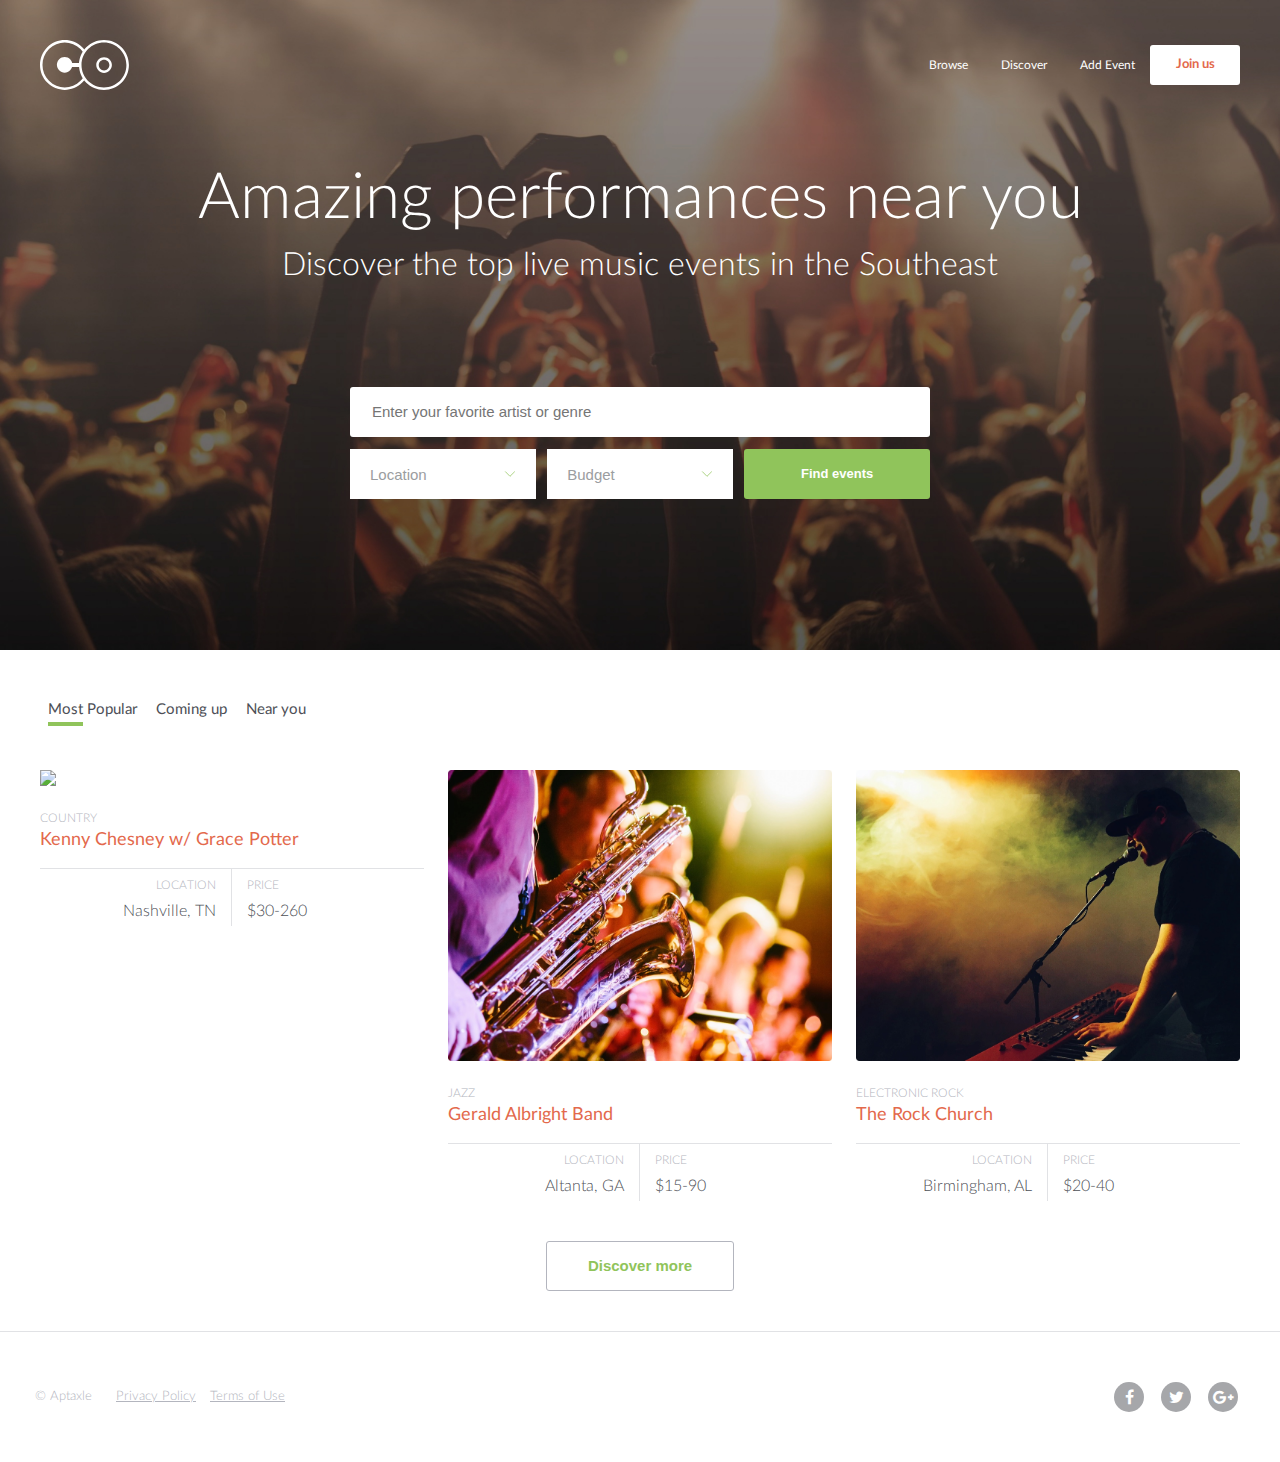
==== commit aaa132f5: "fixed tablet and desktop media" ====
--- a/index.html
+++ b/index.html
@@ -8,20 +8,18 @@
         <meta name="author" content="Brandon Smith">
         <!-- Facebook and Google+ Meta Tags -->
         <meta property="og:title" content="Aptaxle Events">
-        <meta property="og:image" content="/img/hero.jpg">
+        <meta property="og:image" content="/img/hero@3.jpg">
         <meta property="og:description" content="Discover the top live music events in the Southeast">
         <!-- Twitter Meta Tags -->
         <meta name="twitter:title" content="Aptaxle Events">
         <meta name="twitter:description" content="Discover the top live music events in the Southeast">
-        <meta name="twitter:image" content="/img/hero.jpg">
+        <meta name="twitter:image" content="/img/hero@3.jpg">
         <!-- Page Title -->
         <title>Aptaxle Events</title>
         
         <!-- Styling -->
         <link rel="stylesheet" href="https://maxcdn.bootstrapcdn.com/font-awesome/4.7.0/css/font-awesome.min.css">
         <link rel="stylesheet" href="/css/main.css">
-        <link rel="stylesheet" href="/css/tablet.css">
-        <link rel="stylesheet" href="/css/desktop.css">
     </head>
     <body>
         <header role="banner">
@@ -54,18 +52,17 @@
 
         <section class="content">
             <ul>
-                <li class="feature is-active">Most Popular</li>
-                <li class="feature">Coming up</li>
-                <li class="feature">Near you</li>
+                <li class="feature is-active" onclick=activate(this)>Most Popular</li>
+                <li class="feature" onclick=activate(this)>Coming up</li>
+                <li class="feature" onclick=activate(this)>Near you</li>
             </ul>
             <a href="#">
                 <div class="events">
                     <div class="event">
                         <picture>
-                            <source srcset=""
-                            <img src="/img/chesney-lg@3x.jpg" class="event-img" />
+                            <source srcset="/img/chesney-md@3x.jpg" media="(min-width: 520px) and (max-width: 1129px)"/>
+                            <img src="/img/chesney-lg@3x.jpg" class="event-img"/>
                         </picture>
-
                         <h3 class="event-type">COUNTRY</h3>
                         <h4 class="event-title">Kenny Chesney w/ Grace Potter</h4>
                         <dl class="event-local">
@@ -81,15 +78,7 @@
                 </a>
                 <a href="#">
                     <div class="event">
-                        <img    src="/img/sax-lg@3x.jpg" 
-                        srcset="/img/sax-sm@3x.jpg 960w,
-                                /img/sax-md@3x.jpg 2304w,
-                                /img/sax-lg@3x.jpg 3840w"
-                        sizes=" (min-width: 1280px 100vw,
-                                (min-width: 768px,
-                                (min-width: 320px,
-                                100vw"
-                                class="event-img"/>                                                
+                        <img srcset="/img/sax@3x.jpg" class="event-img"/>
                         <h3 class="event-type">JAZZ</h3>
                         <h4 class="event-title">Gerald Albright Band</h4>
                         <dl class="event-local">
@@ -105,15 +94,7 @@
                 </a>
                 <a href="#">
                     <div class="event">
-                        <img    src="/img/keyboard-lg@3x.jpg" 
-                        srcset="/img/keyboard-sm@3x.jpg 960w,
-                                /img/keyboard-md@3x.jpg 2304w,
-                                /img/keyboard-lg@3x.jpg 3840w"
-                        sizes=" (min-width: 1280px 100vw,
-                                (min-width: 768px ,
-                                (min-width: 320px,
-                                100vw"
-                                class="event-img"/>                            
+                        <img src="/img/keyboard@3x.jpg" class="event-img"/>                            
                         <h3 class="event-type">ELECTRONIC ROCK</h3>
                         <h4 class="event-title">The Rock Church</h4>
                         <dl class="event-local">
@@ -128,6 +109,7 @@
                     </div>
                 </a>
             </div>
+            <div class="clearfix"></div>
             <div class="btn-bottom">
                 <button class="btn btn-inverse pos-center">Discover more</button>
             </div>
@@ -146,5 +128,15 @@
                 </div>
             </div>
         </footer>
+        <script type="text/javascript">
+
+                function activate(el){
+                    var features = document.getElementsByClassName('feature');
+                    for(var i=0;i< features.length; i++){
+                        features[i].classList.remove('is-active');
+                    }
+                    el.classList.add('is-active')
+                };
+        </script>
     </body>
 </html>--- a/css/main.css
+++ b/css/main.css
@@ -1,8 +1,3 @@
-/* Styleing Table of Contents*/
-
-
-
-
 /* CSS Reset */
 /* http://meyerweb.com/eric/tools/css/reset/ 
    v2.0 | 20110126
@@ -100,6 +95,7 @@
     font-weight: 400;
     margin: 0 auto;
 }
+
 a{
     color: inherit;
     text-decoration: none;
@@ -110,7 +106,6 @@
     display: inline-block;
     font-size: 0.75rem;
     line-height: 2.5rem;
-    list-style-type: none;
     position: relative;
    }
 
@@ -122,6 +117,7 @@
     width: 100%;
 
 }
+
 footer{
     border-top: 1px solid #E1E2E5;
     padding: 2.1875rem;
@@ -133,13 +129,11 @@
     margin: 0.3125rem 0;
 }
 
-
-a.nav-link{                                         /* The underline is too long */
-    padding: 0.3125rem 0.9375rem;
-}
-a.nav-link:hover{
-    border-bottom: solid 3px #90C45B;
-}
+a.nav-link{
+    padding: 0 0.9375rem;
+    display: inline;
+}
+
 li:not(:last-child) > a.nav-link{
     display: none;
 }
@@ -150,7 +144,6 @@
     background-position: center;
     background-image: url(/img/hero@3x.jpg);
     background-size: cover;
-
 }
 
 .hero-content{
@@ -186,24 +179,26 @@
     padding: 2.5rem 1.25rem;
 }
 
-
 .feature{
     color: #4D4F56;
     padding: 0 0.5rem;
     font-size: 0.9375rem;
 }
+
 ul > .feature{
     margin-bottom: 2.5rem;
 }
+
 .events{
     margin-bottom: 3.125rem;
 }
+
 .event{
     margin-bottom: 2.5rem;
 }
+
 .event-img{
-    height: 16.25rem;
-    width: 17.5rem;
+    width: 100%;
     margin-bottom: 18px;
 }
 
@@ -245,7 +240,6 @@
     color: #4D4F56;
     padding-bottom: 0.3125rem;
 }
-
 
 /* Component Class Formats */
 .btn{
@@ -271,6 +265,10 @@
     color: #FFF;
     height: 3.12rem;
     width: 100%;
+    cursor: pointer;
+}
+
+.feature{
     cursor: pointer;
 }
 
@@ -325,55 +323,174 @@
     border: none;
     cursor: pointer;
 }
+
 .select:hover{
     color: #90C45B;
 }
+
 .primary-select{
     margin-right: 4%;                    /*Fix This*/
 }
+
 .select{
     -moz-appearance: none;
     -webkit-appearance:none;
 }
+
 .select::-ms-expand{
     display: none;
 }
+
 .clearfix{
     clear: both;
 }
 
 /* State Class Formats */
 .is-active:after{
-    background: none repeat scroll 0 0 #90C45B;
-    bottom: 0.625rem;
+    border: 2px solid #90C45B;
+    bottom: 0.25rem;
     content: "";
     display: block;
-    height: 0.1875rem;
-    position: relative;
+    position: absolute;
     width: 2.1875rem;
+}
+
+a.nav-link:hover::after{
+    border: 1px solid #90C45B;
+    bottom: 0.5rem;
+    left: 1rem;
+    content: "";
+    display: block;
+    position: absolute;
+    width: 1.5rem;
 }
 
 .pos-right{
     float: right;
 }
+
 .pos-center{
     display: block;
     margin: 0 auto;
 }
+
 .social{
     text-align: center;
 }
+
 .footer-info{
     font-weight: 300;
     font-size: 0.8125rem;
     color: #B3B5BE;
     margin-bottom: 3.125rem;
-}
+    text-align: center;
+}
+
 .footer-links{
     display: inline-block;
     margin-left: 0.9375rem;
 }
+
 .footer-links-a{
     text-decoration: underline;
     padding: 0 0.3125rem;
-}+}
+
+@media screen and (min-width: 32.5rem){
+    
+    header{
+        padding: 2.5rem;
+    }
+
+    li:not(:last-child) > a.nav-link{
+        display: inline;
+    }
+
+    .headline{
+        font-size: 2.875rem;
+        line-height: 2.625rem;
+        margin-bottom: 0.9375rem;
+    }
+
+    .subtext{
+        padding-bottom: 2.9375rem;
+        font-size: 1.375rem;
+        line-height: 2rem;
+    }
+
+    .hero-content{
+        top: 10rem;
+        padding: 0 2.5rem;
+    }
+
+    .hero-form{
+        max-width: 36.25rem;
+    }   
+
+    .content{
+        padding: 2.5rem;
+    }
+
+    a:nth-child(2n + 1) .event{
+        float: right;
+    }
+    
+    a:nth-child(2n) .event{
+        float: left;
+    }
+    
+    a:not(:first-child) .event{
+        width: 48%;
+    }
+
+    .btn-primary{
+        float: left;
+        width: 32%;
+        vertical-align: top;
+        margin: 0.75rem 0;
+    }   
+
+    .select{
+        width: 32%;
+    }
+
+    .primary-select,
+    .secondary-select{
+        margin-right: 2%;
+    }
+
+    .footer-info{
+        line-height: 1.875rem;
+        padding: 0.9375rem 0;
+        margin-bottom: 0;
+        text-align: left;
+    }
+
+    .social{
+        float: right;
+    }
+}
+
+    @media screen and (min-width: 70.625rem){
+        
+        .headline{
+            font-size: 4rem;
+            line-height: 4.8125rem;
+            margin-bottom: 0.5rem;
+        }
+    
+        .subtext{
+            padding-bottom: 3.875rem;
+            font-size: 2rem;
+            line-height: 2.5rem;
+        }
+        
+        a:nth-child(n) .event{
+            float: left;
+            width: 32%;
+        }
+        
+        a:not(:last-child) .event{
+            margin-right: 2%;
+        }
+    }